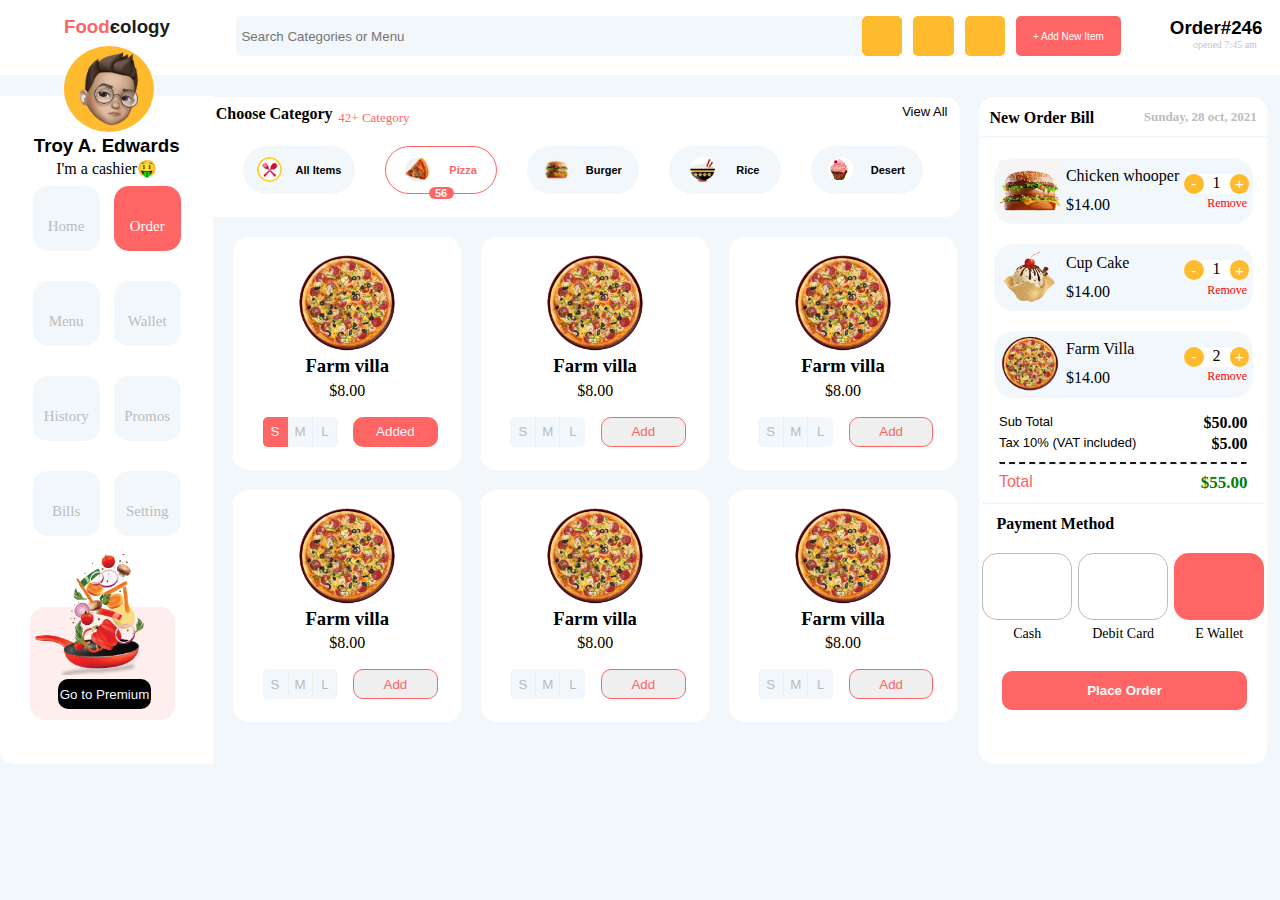
==== index.html @ 7e7d8c70 "Rename Grid Project.html to index.html" ====
<!DOCTYPE html>
<html lang="en">

<head>
    <meta charset="UTF-8">
    <meta http-equiv="X-UA-Compatible" content="IE=edge">
    <meta name="viewport" content="width=device-width, initial-scale=1.0">
    <link rel="stylesheet" href="grid-design.css">
    <link rel="stylesheet" href="https://cdnjs.cloudflare.com/ajax/libs/font-awesome/6.1.2/css/all.min.css" integrity="sha512-1sCRPdkRXhBV2PBLUdRb4tMg1w2YPf37qatUFeS7zlBy7jJI8Lf4VHwWfZZfpXtYSLy85pkm9GaYVYMfw5BC1A==" crossorigin="anonymous" referrerpolicy="no-referrer"
    />
    <title>Document</title>
</head>

<body>
    <main>
        <!----------------------------------------------------HEADER-------------------------------------------------------------------------->
        <div class="header">

            <div class="wrap">
                <h3 class="name">
                    <span style="color: rgba(255,101,101,255);">Food</span><span style="color:rgba(28,28,28,255) ;">єology</span></h3>
                <div class="search">

                    <input type="text" class="searchTerm" placeholder="Search Categories or Menu">
                    <button type="submit" class="searchButton"><i class="fa fa-search"></i>
                     <button type="submit" class="qrbutton"><i class="fa fa-qrcode"></i></button>
                    <button type="submit" class="bellbutton"><i class="fa fa-bell"></i></button>
                    </button>
                    <button type="submit" class="add-btn">+ Add New Item</button>
                    </button>
                    <div class="ordertime">
                        <h3 class="orderno">Order#246</h3>
                        <p class="opentime">opened 7:45 am</p>
                    </div>
                </div>
            </div>
        </div>
        <!---------------------------------------Header-END---------------------------------------------------------------------------------->
        <!-----------------------------------------------------Menu-------------------------------------------------------------------------->
        <div class="menu">
            <img class="img-circle-div" src="profile.jpg">
            <h3 class="cashiername">Troy A. Edwards</h3>
            <p class="cashier">I'm a cashier🤑</p>
            <div class="left-small-cards">
                <div class="smallcards">
                    <button type="submit" class="homebtn"><i class="fa fa-home"></i></button>
                    <p class="smalltxt">Home</p>
                </div>
                <div class="smallcards orderbtn">
                    <button type="submit" class="homebtn orderbtn"><i class="fa fa-shopping-bag"></i></button>
                    <p class="smalltxt orderbtn">Order</p>
                </div>
                <div class="smallcards">
                    <button type="submit" class="homebtn"><i class="fa fa-utensils"></i></button>
                    <p class="smalltxt">Menu</p>
                </div>
                <div class="smallcards">
                    <button type="submit" class="homebtn">
                    <i class="fa fa-wallet"></i></button>
                    <p class="smalltxt">Wallet</p>
                </div>
                <div class="smallcards">
                    <button type="submit" class="homebtn">
                    <i class="fa fa-history"></i></button>
                    <p class="smalltxt">History</p>
                </div>
                <div class="smallcards">
                    <button type="submit" class="homebtn">
                    <i class="fa fa-tag"></i></button>
                    <p class="smalltxt">Promos</p>
                </div>
                <div class="smallcards">
                    <button type="submit" class="homebtn">
                    <i class="fa fa-money-bill-1-wave"></i></button>
                    <p class="smalltxt">Bills</p>
                </div>
                <div class="smallcards">
                    <button type="submit" class="homebtn">
                    <i class="fa fa-gear"></i></button>
                    <p class="smalltxt">Setting</p>
                </div>
            </div>
            <div class="foodcook">
                <section class="display"></section>
                <img class="cook" src="cook2.png">
                <button class="premium">Go to Premium</button>
            </div>
        </div>
        <!--------------------------------------Menu-END---------------------------------------------------------------------------------------->
        <!-------------------------------------------------------Nav---------------------------------------------------------------------------->
        <div class="nav">
            <div class="catalog">
                <div class="categ">
                    <p class="category">Choose Category</p>
                </div>
                <div class="categ1">
                    <p class="category-plus">42+ Category</p>
                    <p class="view-all">View All</p>
                </div>
            </div>
            <div class="catalog1">
                <button class="all-items"><img  class="main-img-small" src="fork.png" alt="cutlery"> All Items</button>
                <button class="all-items pizza-border"><img  class="main-img-small" src="pizza-slice.png" alt="cutlery">Pizza<p class="pizza-number">56</p></button>
                <button class="all-items"><img  class="main-img-small" src="burger.png" alt="cutlery">Burger</button>
                <button class="all-items"><img  class="main-img-small" src="rice.png" alt="cutlery">Rice</button>
                <button class="all-items"><img  class="main-img-small" src="dessert.png" alt="cutlery">Desert</button>


            </div>
        </div>
        <!---------------------------------------Nav-END----------------------------------------------------------------------------------------->
        <!-------------------------------------------------------Center-------------------------------------------------------------------------->
        <div class="center">
            <div class="column">


                <div class="cards">
                    <img class="full-width-img" src="pizza2.png">
                    <h3 class="pizza-name">Farm villa</h3>
                    <p class="pizza-price">$8.00</p>

                    <div class="sizes">
                        <div class="pizzasizes">
                            <button class="pizza-dsizes">S</button>
                            <button class="pizza-msizes">M</button>
                            <button class="pizza-lsizes">L</button>
                        </div>
                        <button class="addedbtn">Added</button>
                    </div>
                </div>

            </div>
            <div class="column">
                <div class="cards">
                    <img class="full-width-img" src="pizza2.png">
                    <h3 class="pizza-name">Farm villa</h3>
                    <p class="pizza-price">$8.00</p>

                    <div class="sizes">
                        <div class="pizzasizes">
                            <button class="pizza-sizes">S</button>
                            <button class="pizza-msizes">M</button>
                            <button class="pizza-lsizes">L</button>
                        </div>
                        <button class="addbtn">Add</button>
                    </div>
                </div>

            </div>
            <div class="column">

                <div class="cards">
                    <img class="full-width-img" src="pizza2.png">
                    <h3 class="pizza-name">Farm villa</h3>
                    <p class="pizza-price">$8.00</p>

                    <div class="sizes">
                        <div class="pizzasizes">
                            <button class="pizza-sizes">S</button>
                            <button class="pizza-msizes">M</button>
                            <button class="pizza-lsizes">L</button>
                        </div>
                        <button class="addbtn">Add</button>
                    </div>
                </div>

            </div>
            <div class="column">

                <div class="cards">
                    <img class="full-width-img" src="pizza2.png">
                    <h3 class="pizza-name">Farm villa</h3>
                    <p class="pizza-price">$8.00</p>

                    <div class="sizes">
                        <div class="pizzasizes">
                            <button class="pizza-sizes">S</button>
                            <button class="pizza-msizes">M</button>
                            <button class="pizza-lsizes">L</button>
                        </div>
                        <button class="addbtn">Add</button>
                    </div>
                </div>

            </div>
            <div class="column">


                <div class="cards">
                    <img class="full-width-img" src="pizza2.png">
                    <h3 class="pizza-name">Farm villa</h3>
                    <p class="pizza-price">$8.00</p>

                    <div class="sizes">
                        <div class="pizzasizes">
                            <button class="pizza-sizes">S</button>
                            <button class="pizza-msizes">M</button>
                            <button class="pizza-lsizes">L</button>
                        </div>
                        <button class="addbtn">Add</button>
                    </div>
                </div>

            </div>
            <div class="column">

                <div class="cards">
                    <img class="full-width-img" src="pizza2.png">
                    <h3 class="pizza-name">Farm villa</h3>
                    <p class="pizza-price">$8.00</p>

                    <div class="sizes">
                        <div class="pizzasizes">
                            <button class="pizza-sizes">S</button>
                            <button class="pizza-msizes">M</button>
                            <button class="pizza-lsizes">L</button>
                        </div>
                        <button class="addbtn">Add</button>
                    </div>
                </div>

            </div>
        </div>
        <!--------------------------------------Center-END-------------------------------------------------------------------------------------->
        <!-------------------------------------------------------Right--------------------------------------------------------------------------->
        <div class="right">
            <div class="orderbill">New Order Bill<span class="day-time">Sunday, 28 oct, 2021</span></div>
            <hr>
            <div class="righttile">
                <img class="rightimg" src="burger.png">
                <div class="aligntxt">
                    <p class="rightimgname">Chicken whooper</p>
                    <div class="no">
                        <button class="quantity">-</button><span>1</span>
                        <button class="quantity">+</button>
                    </div>

                </div>
                <p class="price">$14.00 <span class="remove">Remove</span></p>

            </div>
            <div class="righttile">
                <img class="rightimg" src="cupcake.png">
                <div class="aligntxt">
                    <p class="rightimgname">Cup Cake</p>
                    <div class="no">
                        <button class="quantity">-</button><span>1</span>
                        <button class="quantity">+</button>
                    </div>
                </div>
                <p class="price">$14.00 <span class="remove">Remove</span></p>
            </div>
            <div class="righttile">
                <img class="rightimg" src="pizza2.png">
                <div class="aligntxt">
                    <p class="rightimgname">Farm Villa</p>
                    <div class="no">
                        <button class="quantity">-</button><span>2</span>
                        <button class="quantity">+</button>
                    </div>
                </div>
                <p class="price">$14.00 <span class="remove">Remove</span></p>
            </div>
            <div class="totaling">
                <p class="sub-total">Sub Total
                    <b class="price-bold">$50.00</b>
                </p>
                <p class="tax">Tax 10% (VAT included)
                    <b class="price-bold">$5.00</b>
                </p>
                <hr class="dash">
                <p class="total">Total
                    <b class="total-price">$55.00</b>
                </p>
                <hr>
            </div>

            <b class="payment-method">Payment Method</b>
            <div class="right-flex-cards">
                <div class="rightsmallcards">
                    <button type="submit" class="cashbtn">
                <i class="fa fa-circle-dollar-to-slot"></i></button>
                    </button>
                    <b class="cash">Cash</b>

                </div>
                <div class="rightsmallcards">
                    <button type="submit" class="cashbtn">
                <i class="fa fa-credit-card"></i></button>
                    </button>
                    <b class="debit-card">Debit Card</b>
                </div>
                <div class="rightsmallcards">
                    <button type="submit" class="cashbtn  ewallet">
                <i class="fa fa-qrcode"></i></button>
                    </button>
                    <b class="e-wallet">E Wallet</b>
                </div>




            </div>
            <button class="place-order">Place Order</button>
        </div>
        <!---------------------------------------Right-END-------------------------------------------------------------------------------------->
    </main>
</body>

</html>
---- grid-design.css ----
* {
                    margin: 0;
                    padding: 0;
                    box-sizing: border-box;
                }
                
                body {
                    background-color: #f2f7fb;
                }
                
                main {
                    display: grid;
                    grid-template-columns: repeat(12, 1fr);
                    grid-template-rows: 75px 142px 100px 200px 150px 97px;
                }
                
                .header {
                    background-color: rgb(255, 255, 255);
                    grid-column: 1/13;
                }
                
                .name {
                    font-family: 'Segoe UI', Tahoma, Geneva, Verdana, sans-serif;
                    margin-left: 5%;
                }
                
                .searchTerm {
                    width: 59%;
                    border: none;
                    border-right: none;
                    padding: 5px;
                    height: 40px;
                    margin-left: 6%;
                    margin-bottom: 4px;
                    border-radius: 5px 0 0 5px;
                    background-color: rgba(242, 247, 251, 255);
                    outline: none;
                }
                
                .searchTerm:focus {
                    color: orange;
                }
                
                .searchButton {
                    width: 42px;
                    height: 40px;
                    border: 1px solid rgba(255, 187, 46, 255);
                    text-align: center;
                    color: #fff;
                    background-color: rgba(255, 187, 46, 255);
                    border-radius: 5px 5px 5px 5px;
                    cursor: pointer;
                    font-size: 20px;
                }
                
                .wrap {
                    position: relative;
                    display: flex;
                    top: 51%;
                    left: 50%;
                    transform: translate(-50%, -50%);
                }
                
                .qrbutton {
                    height: 40px;
                    float: left;
                    font-size: 20px;
                    display: block;
                    background-color: rgba(255, 187, 46, 255);
                    border: none;
                    cursor: pointer;
                    margin-left: 1%;
                    color: white;
                    position: relative;
                    border-radius: 5px 5px 5px 5px;
                    width: 42px;
                }
                
                .add-btn {
                    height: 40px;
                    float: left;
                    font-size: 10px;
                    display: block;
                    background-color: #ff6565;
                    border: none;
                    cursor: pointer;
                    color: white;
                    margin-left: 1%;
                    position: relative;
                    border-radius: 5px 5px 5px 5px;
                    width: 110px;
                }
                
                .orderno {
                    font-family: 'Franklin Gothic Medium', 'Arial Narrow', Arial, sans-serif;
                    text-align: right;
                    margin-top: 1%;
                    margin-left: 5%;
                    margin-bottom: 0%;
                }
                
                .opentime {
                    margin-top: 0%;
                    text-align: right;
                    font-size: 10px;
                    margin-left: 5%;
                    margin-right: 1%;
                    color: #c5c5c5;
                }
                
                .search {
                    width: 88%;
                    position: relative;
                    display: flex;
                    height: 50%;
                    background-color: rgb(255 255 255);
                    border-top-left-radius: 10px;
                    border-bottom-left-radius: 10px;
                }
                
                .bellbutton {
                    height: 40px;
                    float: left;
                    font-size: 20px;
                    display: block;
                    background-color: rgba(255, 187, 46, 255);
                    border: none;
                    cursor: pointer;
                    color: white;
                    margin-left: 1%;
                    position: relative;
                    border-radius: 5px 5px 5px 5px;
                    width: 42px;
                }
                
                .ordertime {
                    display: flex;
                    flex-direction: column;
                    margin-left: 4%;
                    margin-right: 2%;
                }
                
                .menu {
                    background-color: rgb(255, 255, 255);
                    grid-row: 2/7;
                    grid-column: 1/3;
                    margin-top: 10%;
                    border-bottom-left-radius: 15px;
                }
                
                .img-circle-div {
                    width: 90px;
                    height: 86px;
                    border-radius: 50%;
                    background-image: url(profile.jpg);
                    background-repeat: no-repeat;
                    position: absolute;
                    top: 46px;
                    left: 5%;
                }
                
                .cashiername {
                    font-family: 'Franklin Gothic Medium', 'Arial Narrow', Arial, sans-serif;
                    text-align: center;
                    margin-bottom: 1%;
                    margin-top: 18%;
                }
                
                .cashier {
                    text-align: center;
                    margin-top: 0%;
                }
                
                .smallcards {
                    height: 65px;
                    width: 67px;
                    float: left;
                    cursor: pointer;
                    align-content: center;
                    margin-bottom: 30px;
                    border-radius: 15px 15px 15px 15px;
                    background-color: #f2f7fb;
                }
                
                .orderbtn {
                    background-color: #ff6565 !important;
                    color: white !important;
                }
                
                .homebtn {
                    color: #bcbcbc;
                    border: none;
                    background-color: #f2f7fb;
                    font-size: 20px;
                    display: block;
                    margin-top: 15px;
                    margin-left: auto;
                    margin-right: auto;
                }
                
                .foodcook {
                    display: flex;
                    flex-direction: column;
                }
                
                .cook {
                    height: 121px;
                    width: 56%;
                    margin-left: 15%;
                    margin-top: -166px;
                    margin-bottom: -30%;
                }
                
                .display {
                    background-color: #ffeeee;
                    border-radius: 15px;
                    height: 113px;
                    margin-top: 15%;
                    width: 68%;
                    margin-left: 14%;
                }
                
                .premium {
                    border: none;
                    margin-left: 27%;
                    background-color: black;
                    color: #f2f7fb;
                    border-radius: 10px 10px 10px 10px;
                    height: 30px;
                    margin-top: 32%;
                    cursor: pointer;
                    width: 44%;
                }
                
                .left-small-cards {
                    display: flex;
                    justify-content: space-around;
                    padding: 4% 12%;
                    flex-wrap: wrap;
                }
                
                .smalltxt {
                    color: black;
                    margin-top: 0%;
                    text-align: center;
                    display: block;
                    color: #bcbcbc;
                    font-size: 15px;
                }
                
                .nav {
                    background-color: rgb(255, 255, 255);
                    grid-column: 3/10;
                    margin-top: 3%;
                    border-top-right-radius: 15px;
                    border-bottom-right-radius: 15px;
                }
                
                .catalog {
                    display: inline-flex;
                    height: 28%;
                    width: 100%;
                }
                
                .catalog1 {
                    display: inline-flex;
                    width: 100%;
                    margin-top: 2%;
                    height: 40%;
                }
                
                .categ {
                    display: flex;
                }
                
                .categ1 {
                    display: flex;
                    width: 100%;
                    justify-content: space-between;
                }
                
                .category {
                    font-weight: bold;
                    margin-left: 2%;
                    width: 120px;
                    margin-top: 6%;
                }
                
                .main-shape {
                    display: flex;
                }
                
                .main-img-small {
                    height: 25px;
                    width: 25px;
                    border-radius: 50%;
                    float: left;
                    background-color: white;
                }
                
                .category-plus {
                    color: #ff6565;
                    margin-left: 5px;
                    margin-top: 13px;
                    font-size: 13px;
                }
                
                .view-all {
                    font-family: 'Gill Sans', 'Gill Sans MT', Calibri, 'Trebuchet MS', sans-serif;
                    margin-top: 1%;
                    margin-right: 2%;
                    font-size: 13px;
                }
                
                .all-items {
                    border: none;
                    background-color: #f2f7fb;
                    height: 100%;
                    float: left;
                    color: black;
                    font-weight: 550;
                    display: flex;
                    align-items: center;
                    cursor: pointer;
                    justify-content: space-evenly;
                    width: 15%;
                    border-radius: 25px;
                    margin-left: 4%;
                    font-size: 11px;
                    margin-top: 0%;
                    margin-bottom: 0%;
                }
                
                .pizza-border {
                    border: 1px solid #ff6565 !important;
                    background-color: white;
                    color: #ff6565;
                }
                
                .pizza-number {
                    background-color: #ff6565;
                    color: rgb(252, 249, 249);
                    border-radius: 15px;
                    width: 25px;
                    position: absolute;
                    margin-top: 47px;
                }
                
                .center {
                    background-color: #f2f7fb;
                    grid-column: 3/10;
                    grid-row: 3/7;
                }
                
                .sizes {
                    display: flex;
                    margin-bottom: 15px;
                }
                
                .column {
                    float: left;
                    width: 33.2%;
                    padding: 20px 0px 0px 20px;
                }
                
                .cards {
                    display: flex;
                    padding: 8px;
                    flex-direction: column;
                    background-color: rgba(255, 255, 255, 255);
                    border-radius: 15px;
                }
                
                .full-width-img {
                    width: 50%;
                    text-align: center;
                    margin-left: auto;
                    margin-top: 2%;
                    margin-right: auto;
                    display: block;
                }
                
                .pizzasizes {
                    display: flex;
                    width: auto;
                    height: 30px;
                    margin-left: 18%;
                    margin-top: 8%;
                    margin-left: 10%;
                    float: left;
                    border: none;
                    border-color: none;
                    margin-right: auto;
                    border-top-left-radius: 5px;
                    border-bottom-left-radius: 5px;
                    border-top-right-radius: 5px;
                    border-bottom-right-radius: 5px;
                }
                
                .pizza-dsizes {
                    background-color: #ff6565;
                    border: none;
                    cursor: pointer;
                    width: 25px;
                    color: #f2f7fb;
                    border-top-left-radius: 5px;
                    border-bottom-left-radius: 5px;
                }
                
                .pizza-sizes {
                    background-color: #f2f7fb;
                    border: none;
                    color: #bcbcbc;
                    width: 25px;
                    cursor: pointer;
                    border-top-left-radius: 5px;
                    border-bottom-left-radius: 5px;
                }
                
                .pizza-msizes {
                    border: 1px solid #efefef;
                    border-top: none;
                    border-bottom: none;
                    width: 25px;
                    color: #bcbcbc;
                    cursor: pointer;
                    background-color: #f2f7fb;
                }
                
                .pizza-lsizes {
                    border: none;
                    width: 25px;
                    background-color: #f2f7fb;
                    cursor: pointer;
                    color: #bcbcbc;
                    border-top-right-radius: 5px;
                    border-bottom-right-radius: 5px;
                }
                
                .pizza-name {
                    text-align: center;
                    height: 18px;
                    margin-top: 0%;
                }
                
                .pizza-price {
                    text-align: center;
                    margin-top: 4%;
                }
                
                .smalltxt {
                    color: black;
                    margin-top: 0%;
                    text-align: center;
                    display: block;
                    color: #bcbcbc;
                    font-size: 15px;
                }
                
                .addedbtn {
                    float: left;
                    display: block;
                    width: 40%;
                    background-color: #ff6565;
                    color: #f2f7fb;
                    cursor: pointer;
                    border: none;
                    margin-top: 8%;
                    height: 30px;
                    border-radius: 10px 10px 10px 10px;
                    margin-right: auto;
                }
                
                .addbtn {
                    float: left;
                    margin-top: 8%;
                    display: block;
                    width: 40%;
                    color: #ff6565;
                    cursor: pointer;
                    height: 30px;
                    border: 1px solid #ff6565;
                    border-radius: 10px 10px 10px 10px;
                    margin-right: auto;
                }
                
                .right {
                    background-color: rgb(255, 255, 255);
                    grid-column: 10/13;
                    display: flex;
                    flex-direction: column;
                    grid-row: 2/7;
                    margin-top: 7%;
                    margin-left: 6%;
                    margin-right: 4%;
                    border-top-right-radius: 15px;
                    border-bottom-right-radius: 15px;
                    border-bottom-left-radius: 15px;
                    border-top-left-radius: 15px;
                }
                
                .day-time {
                    color: #bcbcbc;
                    font-size: 13px;
                    margin-left: 10%;
                }
                
                .orderbill {
                    margin-top: 4%;
                    display: flex;
                    font-weight: bold;
                    justify-content: space-around;
                }
                
                hr {
                    border: 1px solid #f2f7fb;
                    width: 100%;
                    margin-top: 3%;
                }
                
                .righttile {
                    height: 10%;
                    width: 90%;
                    margin-top: 20px;
                    margin-left: 5%;
                    border: none;
                    background-color: #f2f7fb;
                    border-radius: 20px;
                }
                
                .rightimg {
                    width: 62px;
                    margin-top: 1%;
                    margin-left: 2%;
                    margin-right: 2%;
                    height: 60px;
                    float: left;
                    display: block;
                }
                
                .rightimgname {
                    float: left;
                    margin-bottom: 0%;
                    display: flex;
                    margin-top: 5%;
                }
                
                .aligntxt {
                    display: flex;
                    justify-content: space-between;
                    margin-bottom: 0%;
                }
                
                .no {
                    background-color: white;
                    border-radius: 15px;
                    margin-top: 16px;
                    height: 20px;
                    width: 65px;
                    display: flex;
                    margin-right: 2%;
                    justify-content: inherit;
                }
                
                .quantity {
                    border: none;
                    color: white;
                    display: block;
                    float: left;
                    font-size: 15px;
                    width: 30%;
                    cursor: pointer;
                    border-radius: 15px;
                    background-color: #ffbb2e;
                }
                
                .price {
                    margin-top: 1%;
                    display: flex;
                    justify-content: space-between;
                }
                
                .remove {
                    color: red;
                    font-size: 12px;
                    margin-right: 3%;
                }
                
                .totaling {
                    padding: 0% 1%;
                }
                
                .sub-total {
                    display: flex;
                    justify-content: space-between;
                    margin-left: 6%;
                    margin-right: 6%;
                    margin-top: 6%;
                    font-size: 13px;
                    font-family: sans-serif;
                }
                
                .tax {
                    display: flex;
                    justify-content: space-between;
                    margin-left: 6%;
                    margin-top: 1%;
                    margin-right: 6%;
                    font-family: sans-serif;
                    font-size: 13px;
                }
                
                .price-bold {
                    font-size: 16px;
                    font-family: auto;
                }
                
                .dash {
                    border-top: 2px dashed #1a1919;
                    height: 1px;
                    margin-left: 6%;
                    width: 88%;
                }
                
                .total {
                    display: flex;
                    justify-content: space-between;
                    margin-left: 6%;
                    margin-right: 6%;
                    margin-top: 3%;
                    color: #ff6565;
                    font-size: 16px;
                    font-family: sans-serif;
                    margin-bottom: 0%;
                }
                
                .total-price {
                    font-size: 17px;
                    font-family: auto;
                    color: green;
                }
                
                .payment-method {
                    margin-left: 6%;
                    margin-top: 2%;
                    float: left;
                    padding: 2% 0%;
                }
                
                .right-flex-cards {
                    display: flex;
                    flex-wrap: wrap;
                    justify-content: space-around;
                    width: 100%;
                }
                
                .rightsmallcards {
                    height: 95px;
                    cursor: pointer;
                    display: flex;
                    flex-direction: column;
                    margin-top: 5%;
                    border-radius: 15px 15px 15px 15px;
                }
                
                .cashbtn {
                    color: #bcbcbc;
                    border: 1px solid #bcbcbc;
                    background-color: #ffffff;
                    font-size: 26px;
                    display: block;
                    width: 90px;
                    cursor: pointer;
                    height: 92%;
                    border-radius: 15px;
                }
                
                .ewallet {
                    color: #fff !important;
                    border: none !important;
                    background-color: #ff6565 !important;
                }
                
                .place-order {
                    background-color: #ff6565;
                    border: none;
                    border-radius: 10px;
                    padding: 12px;
                    color: white;
                    font-weight: bold;
                    cursor: pointer;
                    width: 85%;
                    margin-left: 8%;
                    margin-top: 8%;
                }
                
                .cash {
                    text-align: center;
                    padding: 6px 0px;
                    font-size: 14px;
                    width: 100%;
                    font-weight: lighter;
                }
                
                .debit-card {
                    text-align: center;
                    font-size: 14px;
                    width: 100%;
                    padding: 6px 0px;
                    font-weight: lighter;
                }
                
                .e-wallet {
                    text-align: center;
                    font-size: 14px;
                    font-weight: lighter;
                    width: 100%;
                    padding: 6px 0px;
                }
                
                @media screen and (max-width: 376px) {
                    .searchTerm {
                        display: none;
                    }
                    .name {
                        margin-left: 1%;
                        margin-right: 1%;
                        margin-top: 1%;
                    }
                    .ordertime {
                        display: none;
                    }
                    .img-circle-div {
                        width: 65px;
                        height: 65px;
                        top: 46px;
                        left: 4%;
                    }
                    .menu {
                        background-color: rgb(255, 255, 255);
                        grid-row: 2/5;
                        grid-column: 1/13;
                        margin-top: 4%;
                        border-bottom-left-radius: 15px;
                    }
                    .left-small-cards {
                        flex-flow: row;
                        justify-content: space-between;
                        padding: 2% 0%;
                        margin-left: 0% !important;
                        overflow: scroll;
                    }
                    .left-small-cards::-webkit-scrollbar {
                        display: none;
                    }
                    .catalog1::-webkit-scrollbar {
                        display: none;
                    }
                    .cashiername {
                        margin-top: 2%;
                        font-size: 14px;
                    }
                    .cashier {
                        font-size: 12px;
                    }
                    .smallcards {
                        margin-bottom: 10px;
                        margin-left: 17px;
                        padding: 0px 16px 14px 16px;
                    }
                    .display {
                        display: none;
                    }
                    .cook {
                        display: none;
                    }
                    .premium {
                        display: none;
                    }
                    main {
                        display: grid;
                        grid-template-columns: repeat(12, 1fr);
                        grid-template-rows: 75px 48px 82px 24px 110px 270px 640px;
                    }
                    .searchButton {
                        width: 15%;
                        margin-left: 2%;
                    }
                    .add-btn {
                        width: 40%;
                        margin-left: 6%;
                    }
                    .qrbutton {
                        width: 15%;
                    }
                    .bellbutton {
                        width: 15%;
                    }
                    .nav {
                        grid-column: 1/13;
                    }
                    .catalog {
                        display: flex;
                        justify-content: space-between;
                        height: 29%;
                    }
                    .view-all {
                        margin-left: 0%;
                        margin-top: 2%;
                        padding: 0px 5px 0px 0px;
                    }
                    .category-plus {
                        margin-left: 0%;
                        margin-top: 8px;
                    }
                    .category {
                        margin-left: 1%;
                    }
                    .catalog1 {
                        margin-top: 3%;
                        overflow: scroll;
                        height: 55%;
                    }
                    .all-items {
                        border: none;
                        background-color: #f2f7fb;
                        height: 85%;
                        padding: 4% 11% 4% 12%;
                        float: left;
                        color: black;
                        font-weight: 550;
                        display: flex;
                        align-items: center;
                        cursor: pointer;
                        justify-content: space-evenly;
                        width: 15%;
                        border-radius: 25px;
                        margin-left: 4%;
                        font-size: 11px;
                        margin-top: 0%;
                        margin-bottom: 0%;
                    }
                    .pizza-number {
                        display: none;
                    }
                    .smallcards {
                        height: 58px;
                        margin-top: 1%;
                    }
                    .smalltxt {
                        font-size: 12px;
                    }
                    .center {
                        display: flex;
                        flex-wrap: wrap;
                        background-color: #f2f7fb;
                        grid-column: 1/13;
                        overflow-x: scroll;
                        grid-row: 6/6;
                    }
                    .column {
                        padding: 20px 10px 0px 10px;
                        width: 100%;
                    }
                    .pizzasizes {
                        margin-top: 4%;
                    }
                    .addedbtn {
                        margin-top: 4%;
                    }
                    .addbtn {
                        margin-top: 4%;
                    }
                    .right {
                        background-color: rgb(255, 255, 255);
                        grid-column: 1/13;
                        display: flex;
                        flex-direction: column;
                        grid-row: 7/7;
                        margin-top: 1%;
                        margin-left: 1%;
                        height: 100%;
                        margin-right: 1%;
                        border-top-right-radius: 15px;
                        border-bottom-right-radius: 15px;
                        border-bottom-left-radius: 15px;
                        border-top-left-radius: 15px;
                    }
                    .rightimg {
                        border-radius: 15px;
                    }
                    .place-order {
                        margin-bottom: 1%;
                        margin-top: 2%;
                    }
                    .view-all {
                        margin-right: 2%;
                    }
                }
                
                @media only screen and (max-width:580px)and (min-width:377px) {
                    .ordertime {
                        display: none;
                    }
                    .nav {
                        grid-column: 1/13;
                        margin-right: 1%;
                        margin-left: 1%;
                    }
                    .view-all {
                        margin-right: 2%;
                    }
                    .name {
                        margin-left: 3%;
                    }
                    .menu {
                        grid-column: 1/13;
                        grid-row: 2/3;
                        margin-top: 3%;
                    }
                    .cashiername {
                        margin-top: 10px;
                    }
                    .search {
                        margin-left: 1%;
                        margin-right: 1%;
                    }
                    .img-circle-div {
                        width: 70px;
                        height: 65px;
                        top: 46px;
                        left: 4%;
                    }
                    .smalltxt {
                        border-radius: 15px;
                    }
                    .all-items {
                        width: 22%;
                        margin-left: 10px;
                        padding: 0px 30px 0px 30px;
                        flex-direction: column;
                    }
                    .pizza-number {
                        display: none;
                    }
                    .column {
                        width: 50%;
                        padding: 20px 10px 0px 10px;
                    }
                    .left-small-cards {
                        padding: 3% 2%;
                        justify-content: space-between;
                        overflow-x: scroll;
                        flex-wrap: nowrap;
                    }
                    .smallcards {
                        margin-bottom: 10px;
                        margin-left: 10px;
                        height: 60px;
                        padding: 0px 14px 8px 14px;
                    }
                    main {
                        grid-template-rows: 75px 160px 112px 20px 150px 97px;
                    }
                    .catalog1 {
                        overflow: scroll;
                        height: 50px;
                        justify-content: space-between;
                    }
                    .searchTerm {
                        margin-left: 4%;
                    }
                    .center {
                        grid-column: 1/13;
                        grid-row: 4/7;
                        overflow: scroll;
                    }
                    .right {
                        grid-column: 1/13;
                        grid-row: 7/8;
                        margin-left: 2%;
                        margin-right: 2%;
                        margin-top: 5%;
                    }
                    .left-small-cards::-webkit-scrollbar {
                        display: none;
                    }
                    .catalog1::-webkit-scrollbar {
                        display: none;
                    }
                    .cook {
                        display: none;
                    }
                    .premium {
                        display: none;
                    }
                    .display {
                        display: none;
                    }
                    .place-order {
                        margin-top: 2%;
                        margin-bottom: 2%;
                    }
                }
                
                @media only screen and (max-width: 767px)and (min-width:581px) {
                    .img-circle-div {
                        width: 66px;
                        height: 66px;
                        top: 46px;
                        left: 7%;
                    }
                    .cashiername {
                        margin-top: 20%;
                        font-size: 15px;
                        margin-bottom: 0%;
                    }
                    .cashier {
                        font-size: 13px;
                    }
                    .name {
                        margin-left: 2%;
                    }
                    .column {
                        width: 90.9%;
                    }
                    .ordertime {
                        margin-left: 2%;
                        margin-right: 1%;
                    }
                    .right {
                        grid-column: 1/13;
                        grid-row: 7/7;
                    }
                    .menu {
                        grid-column: 1/4;
                    }
                    .nav {
                        grid-column: 4/13;
                    }
                    .opentime {
                        margin-left: 0%;
                    }
                    .center {
                        grid-column: 4/9;
                        overflow-y: scroll;
                    }
                    .place-order {
                        margin-bottom: 2%;
                    }
                    .left-small-cards {
                        padding: 12% 5%;
                    }
                    .premium {
                        margin-left: 21%;
                        width: 54%;
                        font-size: 12px;
                    }
                    .right {
                        grid-column: 9/13;
                        grid-row: 3/7;
                    }
                    .cook {
                        margin-top: -166px;
                    }
                    .smalltxt {
                        border-radius: 15px;
                        font-size: 13px;
                    }
                    .smallcards {
                        height: 60px;
                        width: 58px;
                    }
                    .cashbtn {
                        width: 60px;
                        height: 46%;
                    }
                    .payment-method {
                        margin-top: 0%;
                    }
                    .place-order {
                        margin-top: 0%;
                    }
                    .center::-webkit-scrollbar {
                        display: none;
                    }
                    .orderbill,
                    .total-price,
                    .payment-method,
                    .total {
                        font-size: 14px;
                    }
                    .sub-total,
                    .tax,
                    .price-bold {
                        font-size: 12px;
                    }
                    .day-time {
                        font-size: 11px;
                        margin-top: 1%;
                    }
                    .right {
                        margin-left: 0%;
                    }
                    .rightimg {
                        width: 55px;
                        margin-top: 0%;
                        height: 55px;
                    }
                    .rightimgname {
                        font-size: 13px;
                    }
                    .price {
                        margin-top: 0%;
                        font-size: 13px;
                    }
                    .no {
                        margin-top: 8%;
                    }
                    .quantity {
                        width: 19px;
                    }
                    .remove {
                        font-size: 11px;
                    }
                    .cash,
                    .debit-card,
                    .e-wallet {
                        font-size: 13px;
                    }
                }
                
                @media only screen and (max-width: 1230px)and (min-width:767px) {
                    .ordertime {
                        margin-right: 2%;
                    }
                    .img-circle-div {
                        width: 75px;
                        height: 75px;
                        left: 5%;
                    }
                    .name {
                        margin-left: 4%;
                    }
                    .orderbill {
                        font-size: 14px;
                    }
                    .day-time {
                        font-size: 12px;
                    }
                    .smalltxt {
                        border-radius: 15px;
                    }
                    .cashiername {
                        margin-top: 45px;
                        font-size: 15px;
                    }
                    .smallcards {
                        margin-bottom: 10px;
                    }
                    .cashier {
                        font-size: 13px;
                    }
                    .center {
                        grid-column: 3/9;
                        overflow-x: scroll;
                    }
                    .premium {
                        width: 50%;
                        margin-left: 24%;
                    }
                    .nav {
                        grid-column: 3/13;
                        margin-top: 2%;
                    }
                    .menu {
                        grid-column: 1/3;
                    }
                    .right {
                        grid-column: 9/13;
                        grid-row: 3/7;
                        margin-top: 20px;
                    }
                    .column {
                        width: 50%;
                    }
                    .left-small-cards {
                        padding: 14% 8%;
                    }
                    .cashbtn {
                        width: 75px;
                        height: 60%;
                    }
                    main {
                        grid-template-rows: 75px 142px 100px 200px 180px 97px;
                    }
                    .payment-method {
                        margin-top: 0%;
                        font-size: 15px;
                    }
                    .center::-webkit-scrollbar {
                        display: none;
                    }
                    .rightimgname,
                    .price,
                    .price-bold {
                        font-size: 13px;
                    }
                    .remove {
                        font-size: 12px;
                    }
                    .no {
                        margin-top: 10px;
                    }
                    .rightimg {
                        height: 50px;
                        width: 55px;
                    }
                    .place-order {
                        margin-top: 0%;
                        margin-bottom: 2%;
                    }
                    .smallcards {
                        height: 60px;
                        width: 62px;
                        margin-bottom: 17px;
                    }
                    .display {
                        margin-top: 28%;
                    }
                    .cook {
                        margin-top: -166px;
                    }
                    .sub-total,
                    .tax,
                    .totaling,
                    .total,
                    .total-price {
                        font-size: 13px;
                    }
                }
                
                @media only screen and (max-width: 885px)and (min-width:766px) {
                    .display {
                        display: none;
                    }
                    .premium {
                        display: none;
                    }
                    .cook {
                        display: none;
                    }
                }
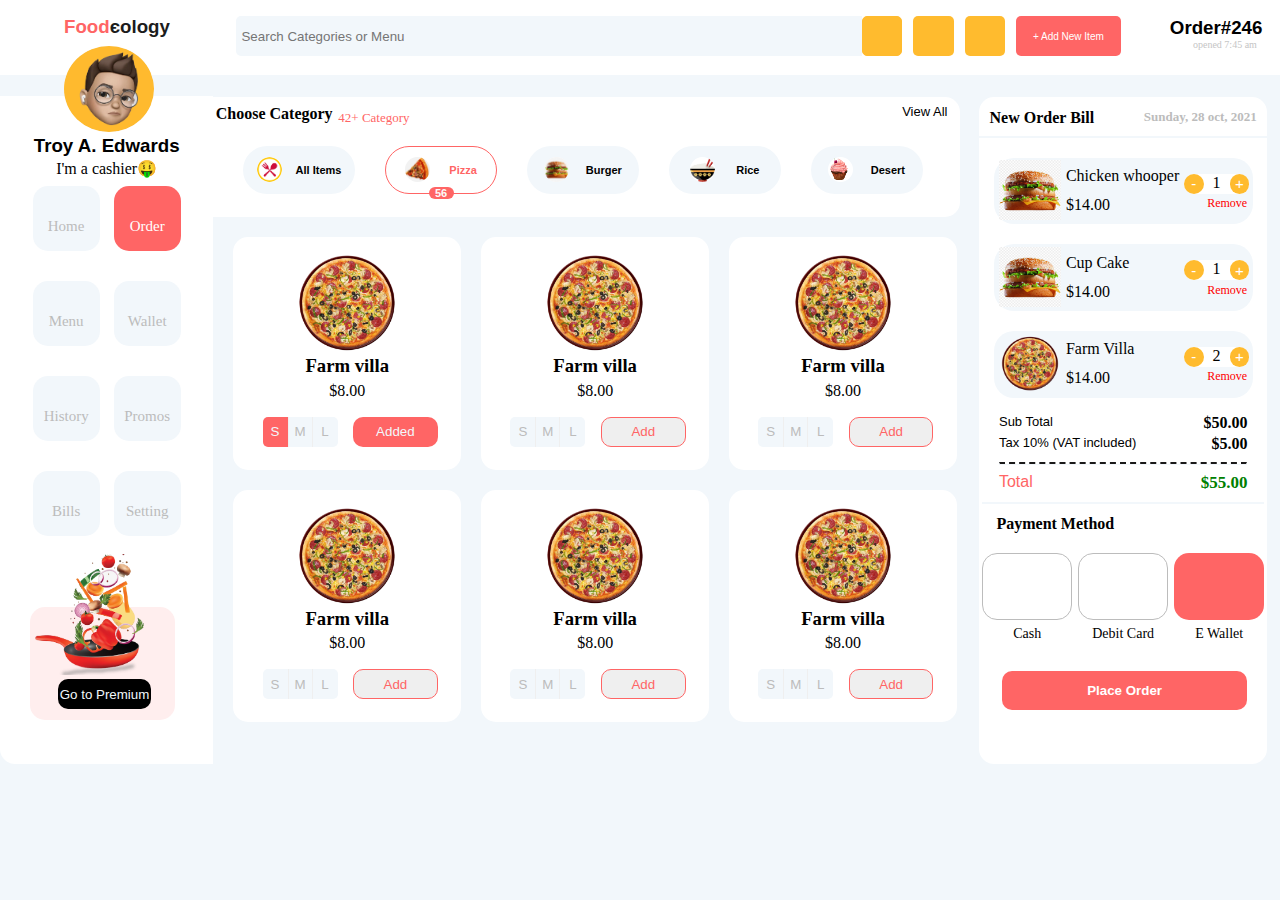
==== commit b36d942d: "pushing img" ====
--- a/index.html
+++ b/index.html
@@ -240,7 +240,7 @@
 
             </div>
             <div class="righttile">
-                <img class="rightimg" src="cupcake.png">
+                <img class="rightimg" src="burger.png">
                 <div class="aligntxt">
                     <p class="rightimgname">Cup Cake</p>
                     <div class="no">
@@ -307,4 +307,4 @@
     </main>
 </body>
 
-</html>
+</html>--- a/grid-design.css
+++ b/grid-design.css
@@ -815,6 +815,7 @@
                     }
                     .category {
                         margin-left: 1%;
+                        font-size: 13px;
                     }
                     .catalog1 {
                         margin-top: 3%;
@@ -858,6 +859,9 @@
                         overflow-x: scroll;
                         grid-row: 6/6;
                     }
+                    .cards {
+                        padding: 0px 24px;
+                    }
                     .column {
                         padding: 20px 10px 0px 10px;
                         width: 100%;
@@ -963,7 +967,7 @@
                         grid-template-rows: 75px 160px 112px 20px 150px 97px;
                     }
                     .catalog1 {
-                        overflow: scroll;
+                        overflow-x: scroll;
                         height: 50px;
                         justify-content: space-between;
                     }
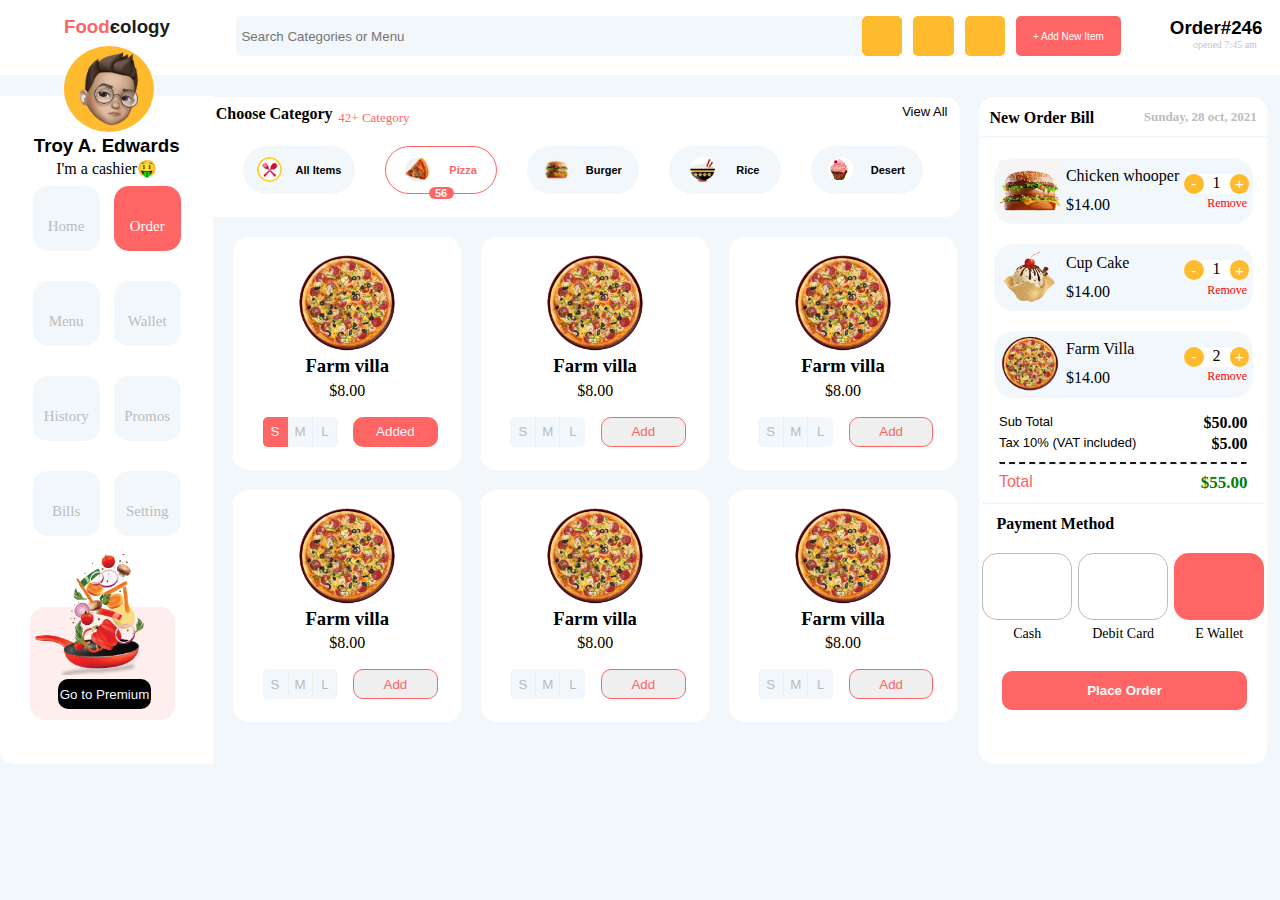
==== commit 68fec54c: "pushing img" ====
--- a/index.html
+++ b/index.html
@@ -240,7 +240,7 @@
 
             </div>
             <div class="righttile">
-                <img class="rightimg" src="burger.png">
+                <img class="rightimg" src="cupcake.png">
                 <div class="aligntxt">
                     <p class="rightimgname">Cup Cake</p>
                     <div class="no">
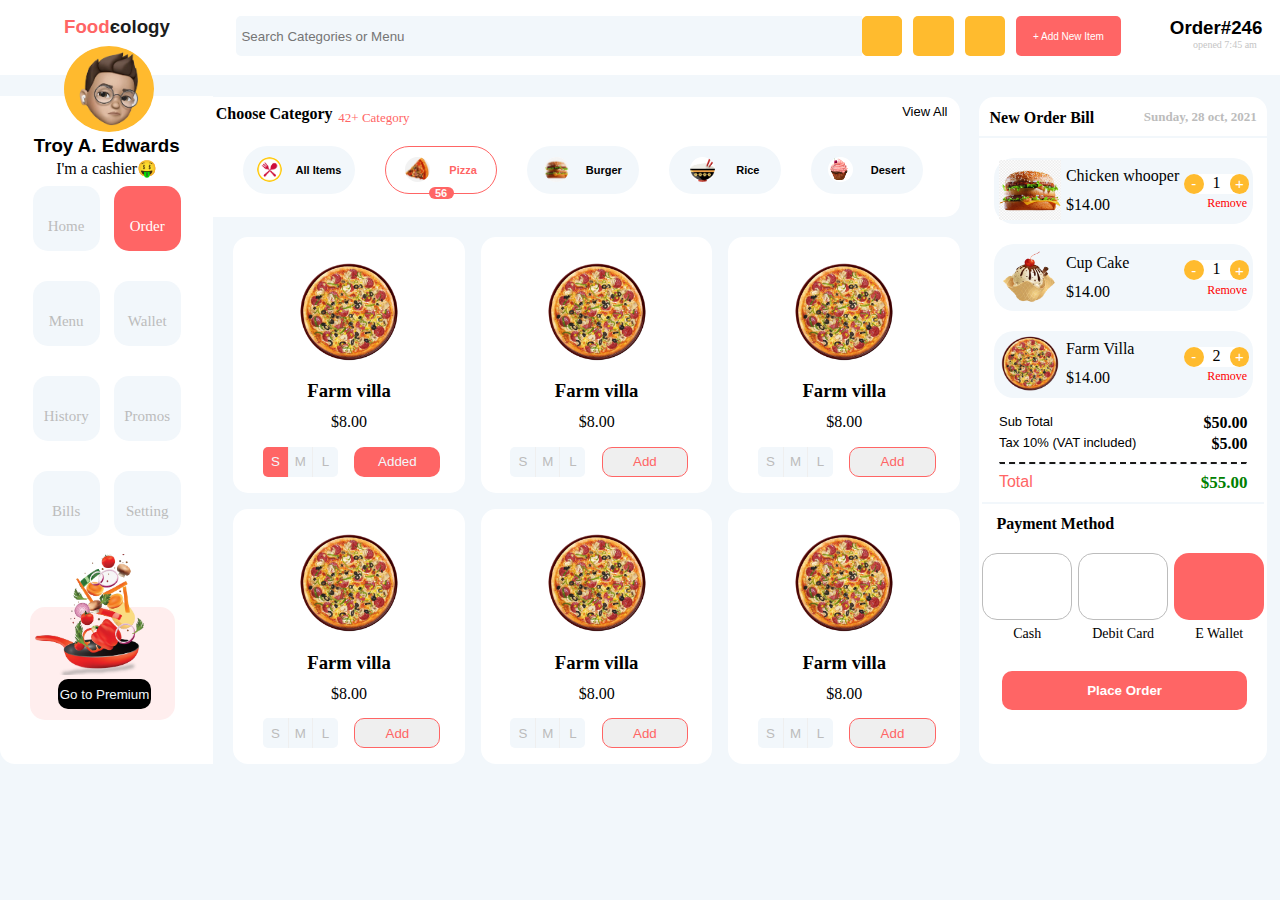
==== commit 7aa4df62: "changes card container to grid" ====
--- a/index.html
+++ b/index.html
@@ -111,115 +111,109 @@
         <!---------------------------------------Nav-END----------------------------------------------------------------------------------------->
         <!-------------------------------------------------------Center-------------------------------------------------------------------------->
         <div class="center">
-            <div class="column">
-
-
-                <div class="cards">
-                    <img class="full-width-img" src="pizza2.png">
-                    <h3 class="pizza-name">Farm villa</h3>
-                    <p class="pizza-price">$8.00</p>
-
-                    <div class="sizes">
-                        <div class="pizzasizes">
-                            <button class="pizza-dsizes">S</button>
-                            <button class="pizza-msizes">M</button>
-                            <button class="pizza-lsizes">L</button>
-                        </div>
-                        <button class="addedbtn">Added</button>
-                    </div>
-                </div>
-
-            </div>
-            <div class="column">
-                <div class="cards">
-                    <img class="full-width-img" src="pizza2.png">
-                    <h3 class="pizza-name">Farm villa</h3>
-                    <p class="pizza-price">$8.00</p>
-
-                    <div class="sizes">
-                        <div class="pizzasizes">
-                            <button class="pizza-sizes">S</button>
-                            <button class="pizza-msizes">M</button>
-                            <button class="pizza-lsizes">L</button>
-                        </div>
-                        <button class="addbtn">Add</button>
-                    </div>
-                </div>
-
-            </div>
-            <div class="column">
-
-                <div class="cards">
-                    <img class="full-width-img" src="pizza2.png">
-                    <h3 class="pizza-name">Farm villa</h3>
-                    <p class="pizza-price">$8.00</p>
-
-                    <div class="sizes">
-                        <div class="pizzasizes">
-                            <button class="pizza-sizes">S</button>
-                            <button class="pizza-msizes">M</button>
-                            <button class="pizza-lsizes">L</button>
-                        </div>
-                        <button class="addbtn">Add</button>
-                    </div>
-                </div>
-
-            </div>
-            <div class="column">
-
-                <div class="cards">
-                    <img class="full-width-img" src="pizza2.png">
-                    <h3 class="pizza-name">Farm villa</h3>
-                    <p class="pizza-price">$8.00</p>
-
-                    <div class="sizes">
-                        <div class="pizzasizes">
-                            <button class="pizza-sizes">S</button>
-                            <button class="pizza-msizes">M</button>
-                            <button class="pizza-lsizes">L</button>
-                        </div>
-                        <button class="addbtn">Add</button>
-                    </div>
-                </div>
-
-            </div>
-            <div class="column">
-
-
-                <div class="cards">
-                    <img class="full-width-img" src="pizza2.png">
-                    <h3 class="pizza-name">Farm villa</h3>
-                    <p class="pizza-price">$8.00</p>
-
-                    <div class="sizes">
-                        <div class="pizzasizes">
-                            <button class="pizza-sizes">S</button>
-                            <button class="pizza-msizes">M</button>
-                            <button class="pizza-lsizes">L</button>
-                        </div>
-                        <button class="addbtn">Add</button>
-                    </div>
-                </div>
-
-            </div>
-            <div class="column">
-
-                <div class="cards">
-                    <img class="full-width-img" src="pizza2.png">
-                    <h3 class="pizza-name">Farm villa</h3>
-                    <p class="pizza-price">$8.00</p>
-
-                    <div class="sizes">
-                        <div class="pizzasizes">
-                            <button class="pizza-sizes">S</button>
-                            <button class="pizza-msizes">M</button>
-                            <button class="pizza-lsizes">L</button>
-                        </div>
-                        <button class="addbtn">Add</button>
-                    </div>
-                </div>
-
-            </div>
+
+
+            <div class="cards">
+                <img class="full-width-img" src="pizza2.png">
+                <h3 class="pizza-name">Farm villa</h3>
+                <p class="pizza-price">$8.00</p>
+
+                <div class="sizes">
+                    <div class="pizzasizes">
+                        <button class="pizza-dsizes">S</button>
+                        <button class="pizza-msizes">M</button>
+                        <button class="pizza-lsizes">L</button>
+                    </div>
+                    <button class="addedbtn">Added</button>
+                </div>
+            </div>
+
+
+            <div class="cards">
+                <img class="full-width-img" src="pizza2.png">
+                <h3 class="pizza-name">Farm villa</h3>
+                <p class="pizza-price">$8.00</p>
+
+                <div class="sizes">
+                    <div class="pizzasizes">
+                        <button class="pizza-sizes">S</button>
+                        <button class="pizza-msizes">M</button>
+                        <button class="pizza-lsizes">L</button>
+                    </div>
+                    <button class="addbtn">Add</button>
+                </div>
+            </div>
+
+
+
+
+            <div class="cards">
+                <img class="full-width-img" src="pizza2.png">
+                <h3 class="pizza-name">Farm villa</h3>
+                <p class="pizza-price">$8.00</p>
+
+                <div class="sizes">
+                    <div class="pizzasizes">
+                        <button class="pizza-sizes">S</button>
+                        <button class="pizza-msizes">M</button>
+                        <button class="pizza-lsizes">L</button>
+                    </div>
+                    <button class="addbtn">Add</button>
+                </div>
+            </div>
+
+
+
+            <div class="cards">
+                <img class="full-width-img" src="pizza2.png">
+                <h3 class="pizza-name">Farm villa</h3>
+                <p class="pizza-price">$8.00</p>
+
+                <div class="sizes">
+                    <div class="pizzasizes">
+                        <button class="pizza-sizes">S</button>
+                        <button class="pizza-msizes">M</button>
+                        <button class="pizza-lsizes">L</button>
+                    </div>
+                    <button class="addbtn">Add</button>
+                </div>
+            </div>
+
+
+
+            <div class="cards">
+                <img class="full-width-img" src="pizza2.png">
+                <h3 class="pizza-name">Farm villa</h3>
+                <p class="pizza-price">$8.00</p>
+
+                <div class="sizes">
+                    <div class="pizzasizes">
+                        <button class="pizza-sizes">S</button>
+                        <button class="pizza-msizes">M</button>
+                        <button class="pizza-lsizes">L</button>
+                    </div>
+                    <button class="addbtn">Add</button>
+                </div>
+            </div>
+
+
+
+            <div class="cards">
+                <img class="full-width-img" src="pizza2.png">
+                <h3 class="pizza-name">Farm villa</h3>
+                <p class="pizza-price">$8.00</p>
+
+                <div class="sizes">
+                    <div class="pizzasizes">
+                        <button class="pizza-sizes">S</button>
+                        <button class="pizza-msizes">M</button>
+                        <button class="pizza-lsizes">L</button>
+                    </div>
+                    <button class="addbtn">Add</button>
+                </div>
+            </div>
+
+
         </div>
         <!--------------------------------------Center-END-------------------------------------------------------------------------------------->
         <!-------------------------------------------------------Right--------------------------------------------------------------------------->
--- a/grid-design.css
+++ b/grid-design.css
@@ -1,1257 +1,1311 @@
-                * {
-                    margin: 0;
-                    padding: 0;
-                    box-sizing: border-box;
-                }
-                
-                body {
-                    background-color: #f2f7fb;
-                }
-                
-                main {
-                    display: grid;
-                    grid-template-columns: repeat(12, 1fr);
-                    grid-template-rows: 75px 142px 100px 200px 150px 97px;
-                }
-                
-                .header {
-                    background-color: rgb(255, 255, 255);
-                    grid-column: 1/13;
-                }
-                
-                .name {
-                    font-family: 'Segoe UI', Tahoma, Geneva, Verdana, sans-serif;
-                    margin-left: 5%;
-                }
-                
-                .searchTerm {
-                    width: 59%;
-                    border: none;
-                    border-right: none;
-                    padding: 5px;
-                    height: 40px;
-                    margin-left: 6%;
-                    margin-bottom: 4px;
-                    border-radius: 5px 0 0 5px;
-                    background-color: rgba(242, 247, 251, 255);
-                    outline: none;
-                }
-                
-                .searchTerm:focus {
-                    color: orange;
-                }
-                
-                .searchButton {
-                    width: 42px;
-                    height: 40px;
-                    border: 1px solid rgba(255, 187, 46, 255);
-                    text-align: center;
-                    color: #fff;
-                    background-color: rgba(255, 187, 46, 255);
-                    border-radius: 5px 5px 5px 5px;
-                    cursor: pointer;
-                    font-size: 20px;
-                }
-                
-                .wrap {
-                    position: relative;
-                    display: flex;
-                    top: 51%;
-                    left: 50%;
-                    transform: translate(-50%, -50%);
-                }
-                
-                .qrbutton {
-                    height: 40px;
-                    float: left;
-                    font-size: 20px;
-                    display: block;
-                    background-color: rgba(255, 187, 46, 255);
-                    border: none;
-                    cursor: pointer;
-                    margin-left: 1%;
-                    color: white;
-                    position: relative;
-                    border-radius: 5px 5px 5px 5px;
-                    width: 42px;
-                }
-                
-                .add-btn {
-                    height: 40px;
-                    float: left;
-                    font-size: 10px;
-                    display: block;
-                    background-color: #ff6565;
-                    border: none;
-                    cursor: pointer;
-                    color: white;
-                    margin-left: 1%;
-                    position: relative;
-                    border-radius: 5px 5px 5px 5px;
-                    width: 110px;
-                }
-                
-                .orderno {
-                    font-family: 'Franklin Gothic Medium', 'Arial Narrow', Arial, sans-serif;
-                    text-align: right;
-                    margin-top: 1%;
-                    margin-left: 5%;
-                    margin-bottom: 0%;
-                }
-                
-                .opentime {
-                    margin-top: 0%;
-                    text-align: right;
-                    font-size: 10px;
-                    margin-left: 5%;
-                    margin-right: 1%;
-                    color: #c5c5c5;
-                }
-                
-                .search {
-                    width: 88%;
-                    position: relative;
-                    display: flex;
-                    height: 50%;
-                    background-color: rgb(255 255 255);
-                    border-top-left-radius: 10px;
-                    border-bottom-left-radius: 10px;
-                }
-                
-                .bellbutton {
-                    height: 40px;
-                    float: left;
-                    font-size: 20px;
-                    display: block;
-                    background-color: rgba(255, 187, 46, 255);
-                    border: none;
-                    cursor: pointer;
-                    color: white;
-                    margin-left: 1%;
-                    position: relative;
-                    border-radius: 5px 5px 5px 5px;
-                    width: 42px;
-                }
-                
-                .ordertime {
-                    display: flex;
-                    flex-direction: column;
-                    margin-left: 4%;
-                    margin-right: 2%;
-                }
-                
-                .menu {
-                    background-color: rgb(255, 255, 255);
-                    grid-row: 2/7;
-                    grid-column: 1/3;
-                    margin-top: 10%;
-                    border-bottom-left-radius: 15px;
-                }
-                
-                .img-circle-div {
-                    width: 90px;
-                    height: 86px;
-                    border-radius: 50%;
-                    background-image: url(profile.jpg);
-                    background-repeat: no-repeat;
-                    position: absolute;
-                    top: 46px;
-                    left: 5%;
-                }
-                
-                .cashiername {
-                    font-family: 'Franklin Gothic Medium', 'Arial Narrow', Arial, sans-serif;
-                    text-align: center;
-                    margin-bottom: 1%;
-                    margin-top: 18%;
-                }
-                
-                .cashier {
-                    text-align: center;
-                    margin-top: 0%;
-                }
-                
-                .smallcards {
-                    height: 65px;
-                    width: 67px;
-                    float: left;
-                    cursor: pointer;
-                    align-content: center;
-                    margin-bottom: 30px;
-                    border-radius: 15px 15px 15px 15px;
-                    background-color: #f2f7fb;
-                }
-                
-                .orderbtn {
-                    background-color: #ff6565 !important;
-                    color: white !important;
-                }
-                
-                .homebtn {
-                    color: #bcbcbc;
-                    border: none;
-                    background-color: #f2f7fb;
-                    font-size: 20px;
-                    display: block;
-                    margin-top: 15px;
-                    margin-left: auto;
-                    margin-right: auto;
-                }
-                
-                .foodcook {
-                    display: flex;
-                    flex-direction: column;
-                }
-                
-                .cook {
-                    height: 121px;
-                    width: 56%;
-                    margin-left: 15%;
-                    margin-top: -166px;
-                    margin-bottom: -30%;
-                }
-                
-                .display {
-                    background-color: #ffeeee;
-                    border-radius: 15px;
-                    height: 113px;
-                    margin-top: 15%;
-                    width: 68%;
-                    margin-left: 14%;
-                }
-                
-                .premium {
-                    border: none;
-                    margin-left: 27%;
-                    background-color: black;
-                    color: #f2f7fb;
-                    border-radius: 10px 10px 10px 10px;
-                    height: 30px;
-                    margin-top: 32%;
-                    cursor: pointer;
-                    width: 44%;
-                }
-                
-                .left-small-cards {
-                    display: flex;
-                    justify-content: space-around;
-                    padding: 4% 12%;
-                    flex-wrap: wrap;
-                }
-                
-                .smalltxt {
-                    color: black;
-                    margin-top: 0%;
-                    text-align: center;
-                    display: block;
-                    color: #bcbcbc;
-                    font-size: 15px;
-                }
-                
-                .nav {
-                    background-color: rgb(255, 255, 255);
-                    grid-column: 3/10;
-                    margin-top: 3%;
-                    border-top-right-radius: 15px;
-                    border-bottom-right-radius: 15px;
-                }
-                
-                .catalog {
-                    display: inline-flex;
-                    height: 28%;
-                    width: 100%;
-                }
-                
-                .catalog1 {
-                    display: inline-flex;
-                    width: 100%;
-                    margin-top: 2%;
-                    height: 40%;
-                }
-                
-                .categ {
-                    display: flex;
-                }
-                
-                .categ1 {
-                    display: flex;
-                    width: 100%;
-                    justify-content: space-between;
-                }
-                
-                .category {
-                    font-weight: bold;
-                    margin-left: 2%;
-                    width: 120px;
-                    margin-top: 6%;
-                }
-                
-                .main-shape {
-                    display: flex;
-                }
-                
-                .main-img-small {
-                    height: 25px;
-                    width: 25px;
-                    border-radius: 50%;
-                    float: left;
-                    background-color: white;
-                }
-                
-                .category-plus {
-                    color: #ff6565;
-                    margin-left: 5px;
-                    margin-top: 13px;
-                    font-size: 13px;
-                }
-                
-                .view-all {
-                    font-family: 'Gill Sans', 'Gill Sans MT', Calibri, 'Trebuchet MS', sans-serif;
-                    margin-top: 1%;
-                    margin-right: 2%;
-                    font-size: 13px;
-                }
-                
-                .all-items {
-                    border: none;
-                    background-color: #f2f7fb;
-                    height: 100%;
-                    float: left;
-                    color: black;
-                    font-weight: 550;
-                    display: flex;
-                    align-items: center;
-                    cursor: pointer;
-                    justify-content: space-evenly;
-                    width: 15%;
-                    border-radius: 25px;
-                    margin-left: 4%;
-                    font-size: 11px;
-                    margin-top: 0%;
-                    margin-bottom: 0%;
-                }
-                
-                .pizza-border {
-                    border: 1px solid #ff6565 !important;
-                    background-color: white;
-                    color: #ff6565;
-                }
-                
-                .pizza-number {
-                    background-color: #ff6565;
-                    color: rgb(252, 249, 249);
-                    border-radius: 15px;
-                    width: 25px;
-                    position: absolute;
-                    margin-top: 47px;
-                }
-                
-                .center {
-                    background-color: #f2f7fb;
-                    grid-column: 3/10;
-                    grid-row: 3/7;
-                }
-                
-                .sizes {
-                    display: flex;
-                    margin-bottom: 15px;
-                }
-                
-                .column {
-                    float: left;
-                    width: 33.2%;
-                    padding: 20px 0px 0px 20px;
-                }
-                
-                .cards {
-                    display: flex;
-                    padding: 8px;
-                    flex-direction: column;
-                    background-color: rgba(255, 255, 255, 255);
-                    border-radius: 15px;
-                }
-                
-                .full-width-img {
-                    width: 50%;
-                    text-align: center;
-                    margin-left: auto;
-                    margin-top: 2%;
-                    margin-right: auto;
-                    display: block;
-                }
-                
-                .pizzasizes {
-                    display: flex;
-                    width: auto;
-                    height: 30px;
-                    margin-left: 18%;
-                    margin-top: 8%;
-                    margin-left: 10%;
-                    float: left;
-                    border: none;
-                    border-color: none;
-                    margin-right: auto;
-                    border-top-left-radius: 5px;
-                    border-bottom-left-radius: 5px;
-                    border-top-right-radius: 5px;
-                    border-bottom-right-radius: 5px;
-                }
-                
-                .pizza-dsizes {
-                    background-color: #ff6565;
-                    border: none;
-                    cursor: pointer;
-                    width: 25px;
-                    color: #f2f7fb;
-                    border-top-left-radius: 5px;
-                    border-bottom-left-radius: 5px;
-                }
-                
-                .pizza-sizes {
-                    background-color: #f2f7fb;
-                    border: none;
-                    color: #bcbcbc;
-                    width: 25px;
-                    cursor: pointer;
-                    border-top-left-radius: 5px;
-                    border-bottom-left-radius: 5px;
-                }
-                
-                .pizza-msizes {
-                    border: 1px solid #efefef;
-                    border-top: none;
-                    border-bottom: none;
-                    width: 25px;
-                    color: #bcbcbc;
-                    cursor: pointer;
-                    background-color: #f2f7fb;
-                }
-                
-                .pizza-lsizes {
-                    border: none;
-                    width: 25px;
-                    background-color: #f2f7fb;
-                    cursor: pointer;
-                    color: #bcbcbc;
-                    border-top-right-radius: 5px;
-                    border-bottom-right-radius: 5px;
-                }
-                
-                .pizza-name {
-                    text-align: center;
-                    height: 18px;
-                    margin-top: 0%;
-                }
-                
-                .pizza-price {
-                    text-align: center;
-                    margin-top: 4%;
-                }
-                
-                .smalltxt {
-                    color: black;
-                    margin-top: 0%;
-                    text-align: center;
-                    display: block;
-                    color: #bcbcbc;
-                    font-size: 15px;
-                }
-                
-                .addedbtn {
-                    float: left;
-                    display: block;
-                    width: 40%;
-                    background-color: #ff6565;
-                    color: #f2f7fb;
-                    cursor: pointer;
-                    border: none;
-                    margin-top: 8%;
-                    height: 30px;
-                    border-radius: 10px 10px 10px 10px;
-                    margin-right: auto;
-                }
-                
-                .addbtn {
-                    float: left;
-                    margin-top: 8%;
-                    display: block;
-                    width: 40%;
-                    color: #ff6565;
-                    cursor: pointer;
-                    height: 30px;
-                    border: 1px solid #ff6565;
-                    border-radius: 10px 10px 10px 10px;
-                    margin-right: auto;
-                }
-                
-                .right {
-                    background-color: rgb(255, 255, 255);
-                    grid-column: 10/13;
-                    display: flex;
-                    flex-direction: column;
-                    grid-row: 2/7;
-                    margin-top: 7%;
-                    margin-left: 6%;
-                    margin-right: 4%;
-                    border-top-right-radius: 15px;
-                    border-bottom-right-radius: 15px;
-                    border-bottom-left-radius: 15px;
-                    border-top-left-radius: 15px;
-                }
-                
-                .day-time {
-                    color: #bcbcbc;
-                    font-size: 13px;
-                    margin-left: 10%;
-                }
-                
-                .orderbill {
-                    margin-top: 4%;
-                    display: flex;
-                    font-weight: bold;
-                    justify-content: space-around;
-                }
-                
-                hr {
-                    border: 1px solid #f2f7fb;
-                    width: 100%;
-                    margin-top: 3%;
-                }
-                
-                .righttile {
-                    height: 10%;
-                    width: 90%;
-                    margin-top: 20px;
-                    margin-left: 5%;
-                    border: none;
-                    background-color: #f2f7fb;
-                    border-radius: 20px;
-                }
-                
-                .rightimg {
-                    width: 62px;
-                    margin-top: 1%;
-                    margin-left: 2%;
-                    margin-right: 2%;
-                    height: 60px;
-                    float: left;
-                    display: block;
-                }
-                
-                .rightimgname {
-                    float: left;
-                    margin-bottom: 0%;
-                    display: flex;
-                    margin-top: 5%;
-                }
-                
-                .aligntxt {
-                    display: flex;
-                    justify-content: space-between;
-                    margin-bottom: 0%;
-                }
-                
-                .no {
-                    background-color: white;
-                    border-radius: 15px;
-                    margin-top: 16px;
-                    height: 20px;
-                    width: 65px;
-                    display: flex;
-                    margin-right: 2%;
-                    justify-content: inherit;
-                }
-                
-                .quantity {
-                    border: none;
-                    color: white;
-                    display: block;
-                    float: left;
-                    font-size: 15px;
-                    width: 30%;
-                    cursor: pointer;
-                    border-radius: 15px;
-                    background-color: #ffbb2e;
-                }
-                
-                .price {
-                    margin-top: 1%;
-                    display: flex;
-                    justify-content: space-between;
-                }
-                
-                .remove {
-                    color: red;
-                    font-size: 12px;
-                    margin-right: 3%;
-                }
-                
-                .totaling {
-                    padding: 0% 1%;
-                }
-                
-                .sub-total {
-                    display: flex;
-                    justify-content: space-between;
-                    margin-left: 6%;
-                    margin-right: 6%;
-                    margin-top: 6%;
-                    font-size: 13px;
-                    font-family: sans-serif;
-                }
-                
-                .tax {
-                    display: flex;
-                    justify-content: space-between;
-                    margin-left: 6%;
-                    margin-top: 1%;
-                    margin-right: 6%;
-                    font-family: sans-serif;
-                    font-size: 13px;
-                }
-                
-                .price-bold {
-                    font-size: 16px;
-                    font-family: auto;
-                }
-                
-                .dash {
-                    border-top: 2px dashed #1a1919;
-                    height: 1px;
-                    margin-left: 6%;
-                    width: 88%;
-                }
-                
-                .total {
-                    display: flex;
-                    justify-content: space-between;
-                    margin-left: 6%;
-                    margin-right: 6%;
-                    margin-top: 3%;
-                    color: #ff6565;
-                    font-size: 16px;
-                    font-family: sans-serif;
-                    margin-bottom: 0%;
-                }
-                
-                .total-price {
-                    font-size: 17px;
-                    font-family: auto;
-                    color: green;
-                }
-                
-                .payment-method {
-                    margin-left: 6%;
-                    margin-top: 2%;
-                    float: left;
-                    padding: 2% 0%;
-                }
-                
-                .right-flex-cards {
-                    display: flex;
-                    flex-wrap: wrap;
-                    justify-content: space-around;
-                    width: 100%;
-                }
-                
-                .rightsmallcards {
-                    height: 95px;
-                    cursor: pointer;
-                    display: flex;
-                    flex-direction: column;
-                    margin-top: 5%;
-                    border-radius: 15px 15px 15px 15px;
-                }
-                
-                .cashbtn {
-                    color: #bcbcbc;
-                    border: 1px solid #bcbcbc;
-                    background-color: #ffffff;
-                    font-size: 26px;
-                    display: block;
-                    width: 90px;
-                    cursor: pointer;
-                    height: 92%;
-                    border-radius: 15px;
-                }
-                
-                .ewallet {
-                    color: #fff !important;
-                    border: none !important;
-                    background-color: #ff6565 !important;
-                }
-                
-                .place-order {
-                    background-color: #ff6565;
-                    border: none;
-                    border-radius: 10px;
-                    padding: 12px;
-                    color: white;
-                    font-weight: bold;
-                    cursor: pointer;
-                    width: 85%;
-                    margin-left: 8%;
-                    margin-top: 8%;
-                }
-                
-                .cash {
-                    text-align: center;
-                    padding: 6px 0px;
-                    font-size: 14px;
-                    width: 100%;
-                    font-weight: lighter;
-                }
-                
-                .debit-card {
-                    text-align: center;
-                    font-size: 14px;
-                    width: 100%;
-                    padding: 6px 0px;
-                    font-weight: lighter;
-                }
-                
-                .e-wallet {
-                    text-align: center;
-                    font-size: 14px;
-                    font-weight: lighter;
-                    width: 100%;
-                    padding: 6px 0px;
-                }
-                
-                @media screen and (max-width: 376px) {
-                    .searchTerm {
-                        display: none;
-                    }
-                    .name {
-                        margin-left: 1%;
-                        margin-right: 1%;
-                        margin-top: 1%;
-                    }
-                    .ordertime {
-                        display: none;
-                    }
-                    .img-circle-div {
-                        width: 65px;
-                        height: 65px;
-                        top: 46px;
-                        left: 4%;
-                    }
-                    .menu {
-                        background-color: rgb(255, 255, 255);
-                        grid-row: 2/5;
-                        grid-column: 1/13;
-                        margin-top: 4%;
-                        border-bottom-left-radius: 15px;
-                    }
-                    .left-small-cards {
-                        flex-flow: row;
-                        justify-content: space-between;
-                        padding: 2% 0%;
-                        margin-left: 0% !important;
-                        overflow: scroll;
-                    }
-                    .left-small-cards::-webkit-scrollbar {
-                        display: none;
-                    }
-                    .catalog1::-webkit-scrollbar {
-                        display: none;
-                    }
-                    .cashiername {
-                        margin-top: 2%;
-                        font-size: 14px;
-                    }
-                    .cashier {
-                        font-size: 12px;
-                    }
-                    .smallcards {
-                        margin-bottom: 10px;
-                        margin-left: 17px;
-                        padding: 0px 16px 14px 16px;
-                    }
-                    .display {
-                        display: none;
-                    }
-                    .cook {
-                        display: none;
-                    }
-                    .premium {
-                        display: none;
-                    }
-                    main {
-                        display: grid;
-                        grid-template-columns: repeat(12, 1fr);
-                        grid-template-rows: 75px 48px 82px 24px 110px 270px 640px;
-                    }
-                    .searchButton {
-                        width: 15%;
-                        margin-left: 2%;
-                    }
-                    .add-btn {
-                        width: 40%;
-                        margin-left: 6%;
-                    }
-                    .qrbutton {
-                        width: 15%;
-                    }
-                    .bellbutton {
-                        width: 15%;
-                    }
-                    .nav {
-                        grid-column: 1/13;
-                    }
-                    .catalog {
-                        display: flex;
-                        justify-content: space-between;
-                        height: 29%;
-                    }
-                    .view-all {
-                        margin-left: 0%;
-                        margin-top: 2%;
-                        padding: 0px 5px 0px 0px;
-                    }
-                    .category-plus {
-                        margin-left: 0%;
-                        margin-top: 8px;
-                    }
-                    .category {
-                        margin-left: 1%;
-                        font-size: 13px;
-                    }
-                    .catalog1 {
-                        margin-top: 3%;
-                        overflow: scroll;
-                        height: 55%;
-                    }
-                    .all-items {
-                        border: none;
-                        background-color: #f2f7fb;
-                        height: 85%;
-                        padding: 4% 11% 4% 12%;
-                        float: left;
-                        color: black;
-                        font-weight: 550;
-                        display: flex;
-                        align-items: center;
-                        cursor: pointer;
-                        justify-content: space-evenly;
-                        width: 15%;
-                        border-radius: 25px;
-                        margin-left: 4%;
-                        font-size: 11px;
-                        margin-top: 0%;
-                        margin-bottom: 0%;
-                    }
-                    .pizza-number {
-                        display: none;
-                    }
-                    .smallcards {
-                        height: 58px;
-                        margin-top: 1%;
-                    }
-                    .smalltxt {
-                        font-size: 12px;
-                    }
-                    .center {
-                        display: flex;
-                        flex-wrap: wrap;
-                        background-color: #f2f7fb;
-                        grid-column: 1/13;
-                        overflow-x: scroll;
-                        grid-row: 6/6;
-                    }
-                    .cards {
-                        padding: 0px 24px;
-                    }
-                    .column {
-                        padding: 20px 10px 0px 10px;
-                        width: 100%;
-                    }
-                    .pizzasizes {
-                        margin-top: 4%;
-                    }
-                    .addedbtn {
-                        margin-top: 4%;
-                    }
-                    .addbtn {
-                        margin-top: 4%;
-                    }
-                    .right {
-                        background-color: rgb(255, 255, 255);
-                        grid-column: 1/13;
-                        display: flex;
-                        flex-direction: column;
-                        grid-row: 7/7;
-                        margin-top: 1%;
-                        margin-left: 1%;
-                        height: 100%;
-                        margin-right: 1%;
-                        border-top-right-radius: 15px;
-                        border-bottom-right-radius: 15px;
-                        border-bottom-left-radius: 15px;
-                        border-top-left-radius: 15px;
-                    }
-                    .rightimg {
-                        border-radius: 15px;
-                    }
-                    .place-order {
-                        margin-bottom: 1%;
-                        margin-top: 2%;
-                    }
-                    .view-all {
-                        margin-right: 2%;
-                    }
-                }
-                
-                @media only screen and (max-width:580px)and (min-width:377px) {
-                    .ordertime {
-                        display: none;
-                    }
-                    .nav {
-                        grid-column: 1/13;
-                        margin-right: 1%;
-                        margin-left: 1%;
-                    }
-                    .view-all {
-                        margin-right: 2%;
-                    }
-                    .name {
-                        margin-left: 3%;
-                    }
-                    .menu {
-                        grid-column: 1/13;
-                        grid-row: 2/3;
-                        margin-top: 3%;
-                    }
-                    .cashiername {
-                        margin-top: 10px;
-                    }
-                    .search {
-                        margin-left: 1%;
-                        margin-right: 1%;
-                    }
-                    .img-circle-div {
-                        width: 70px;
-                        height: 65px;
-                        top: 46px;
-                        left: 4%;
-                    }
-                    .smalltxt {
-                        border-radius: 15px;
-                    }
-                    .all-items {
-                        width: 22%;
-                        margin-left: 10px;
-                        padding: 0px 30px 0px 30px;
-                        flex-direction: column;
-                    }
-                    .pizza-number {
-                        display: none;
-                    }
-                    .column {
-                        width: 50%;
-                        padding: 20px 10px 0px 10px;
-                    }
-                    .left-small-cards {
-                        padding: 3% 2%;
-                        justify-content: space-between;
-                        overflow-x: scroll;
-                        flex-wrap: nowrap;
-                    }
-                    .smallcards {
-                        margin-bottom: 10px;
-                        margin-left: 10px;
-                        height: 60px;
-                        padding: 0px 14px 8px 14px;
-                    }
-                    main {
-                        grid-template-rows: 75px 160px 112px 20px 150px 97px;
-                    }
-                    .catalog1 {
-                        overflow-x: scroll;
-                        height: 50px;
-                        justify-content: space-between;
-                    }
-                    .searchTerm {
-                        margin-left: 4%;
-                    }
-                    .center {
-                        grid-column: 1/13;
-                        grid-row: 4/7;
-                        overflow: scroll;
-                    }
-                    .right {
-                        grid-column: 1/13;
-                        grid-row: 7/8;
-                        margin-left: 2%;
-                        margin-right: 2%;
-                        margin-top: 5%;
-                    }
-                    .left-small-cards::-webkit-scrollbar {
-                        display: none;
-                    }
-                    .catalog1::-webkit-scrollbar {
-                        display: none;
-                    }
-                    .cook {
-                        display: none;
-                    }
-                    .premium {
-                        display: none;
-                    }
-                    .display {
-                        display: none;
-                    }
-                    .place-order {
-                        margin-top: 2%;
-                        margin-bottom: 2%;
-                    }
-                }
-                
-                @media only screen and (max-width: 767px)and (min-width:581px) {
-                    .img-circle-div {
-                        width: 66px;
-                        height: 66px;
-                        top: 46px;
-                        left: 7%;
-                    }
-                    .cashiername {
-                        margin-top: 20%;
-                        font-size: 15px;
-                        margin-bottom: 0%;
-                    }
-                    .cashier {
-                        font-size: 13px;
-                    }
-                    .name {
-                        margin-left: 2%;
-                    }
-                    .column {
-                        width: 90.9%;
-                    }
-                    .ordertime {
-                        margin-left: 2%;
-                        margin-right: 1%;
-                    }
-                    .right {
-                        grid-column: 1/13;
-                        grid-row: 7/7;
-                    }
-                    .menu {
-                        grid-column: 1/4;
-                    }
-                    .nav {
-                        grid-column: 4/13;
-                    }
-                    .opentime {
-                        margin-left: 0%;
-                    }
-                    .center {
-                        grid-column: 4/9;
-                        overflow-y: scroll;
-                    }
-                    .place-order {
-                        margin-bottom: 2%;
-                    }
-                    .left-small-cards {
-                        padding: 12% 5%;
-                    }
-                    .premium {
-                        margin-left: 21%;
-                        width: 54%;
-                        font-size: 12px;
-                    }
-                    .right {
-                        grid-column: 9/13;
-                        grid-row: 3/7;
-                    }
-                    .cook {
-                        margin-top: -166px;
-                    }
-                    .smalltxt {
-                        border-radius: 15px;
-                        font-size: 13px;
-                    }
-                    .smallcards {
-                        height: 60px;
-                        width: 58px;
-                    }
-                    .cashbtn {
-                        width: 60px;
-                        height: 46%;
-                    }
-                    .payment-method {
-                        margin-top: 0%;
-                    }
-                    .place-order {
-                        margin-top: 0%;
-                    }
-                    .center::-webkit-scrollbar {
-                        display: none;
-                    }
-                    .orderbill,
-                    .total-price,
-                    .payment-method,
-                    .total {
-                        font-size: 14px;
-                    }
-                    .sub-total,
-                    .tax,
-                    .price-bold {
-                        font-size: 12px;
-                    }
-                    .day-time {
-                        font-size: 11px;
-                        margin-top: 1%;
-                    }
-                    .right {
-                        margin-left: 0%;
-                    }
-                    .rightimg {
-                        width: 55px;
-                        margin-top: 0%;
-                        height: 55px;
-                    }
-                    .rightimgname {
-                        font-size: 13px;
-                    }
-                    .price {
-                        margin-top: 0%;
-                        font-size: 13px;
-                    }
-                    .no {
-                        margin-top: 8%;
-                    }
-                    .quantity {
-                        width: 19px;
-                    }
-                    .remove {
-                        font-size: 11px;
-                    }
-                    .cash,
-                    .debit-card,
-                    .e-wallet {
-                        font-size: 13px;
-                    }
-                }
-                
-                @media only screen and (max-width: 1230px)and (min-width:767px) {
-                    .ordertime {
-                        margin-right: 2%;
-                    }
-                    .img-circle-div {
-                        width: 75px;
-                        height: 75px;
-                        left: 5%;
-                    }
-                    .name {
-                        margin-left: 4%;
-                    }
-                    .orderbill {
-                        font-size: 14px;
-                    }
-                    .day-time {
-                        font-size: 12px;
-                    }
-                    .smalltxt {
-                        border-radius: 15px;
-                    }
-                    .cashiername {
-                        margin-top: 45px;
-                        font-size: 15px;
-                    }
-                    .smallcards {
-                        margin-bottom: 10px;
-                    }
-                    .cashier {
-                        font-size: 13px;
-                    }
-                    .center {
-                        grid-column: 3/9;
-                        overflow-x: scroll;
-                    }
-                    .premium {
-                        width: 50%;
-                        margin-left: 24%;
-                    }
-                    .nav {
-                        grid-column: 3/13;
-                        margin-top: 2%;
-                    }
-                    .menu {
-                        grid-column: 1/3;
-                    }
-                    .right {
-                        grid-column: 9/13;
-                        grid-row: 3/7;
-                        margin-top: 20px;
-                    }
-                    .column {
-                        width: 50%;
-                    }
-                    .left-small-cards {
-                        padding: 14% 8%;
-                    }
-                    .cashbtn {
-                        width: 75px;
-                        height: 60%;
-                    }
-                    main {
-                        grid-template-rows: 75px 142px 100px 200px 180px 97px;
-                    }
-                    .payment-method {
-                        margin-top: 0%;
-                        font-size: 15px;
-                    }
-                    .center::-webkit-scrollbar {
-                        display: none;
-                    }
-                    .rightimgname,
-                    .price,
-                    .price-bold {
-                        font-size: 13px;
-                    }
-                    .remove {
-                        font-size: 12px;
-                    }
-                    .no {
-                        margin-top: 10px;
-                    }
-                    .rightimg {
-                        height: 50px;
-                        width: 55px;
-                    }
-                    .place-order {
-                        margin-top: 0%;
-                        margin-bottom: 2%;
-                    }
-                    .smallcards {
-                        height: 60px;
-                        width: 62px;
-                        margin-bottom: 17px;
-                    }
-                    .display {
-                        margin-top: 28%;
-                    }
-                    .cook {
-                        margin-top: -166px;
-                    }
-                    .sub-total,
-                    .tax,
-                    .totaling,
-                    .total,
-                    .total-price {
-                        font-size: 13px;
-                    }
-                }
-                
-                @media only screen and (max-width: 885px)and (min-width:766px) {
-                    .display {
-                        display: none;
-                    }
-                    .premium {
-                        display: none;
-                    }
-                    .cook {
-                        display: none;
-                    }
-                }+        * {
+            margin: 0;
+            padding: 0;
+            box-sizing: border-box;
+        }
+        
+        body {
+            background-color: #f2f7fb;
+        }
+        
+        main {
+            display: grid;
+            grid-template-columns: repeat(12, 1fr);
+            grid-template-rows: 75px 142px 100px 200px 150px 97px;
+        }
+        
+        .header {
+            background-color: rgb(255, 255, 255);
+            grid-column: 1/13;
+        }
+        
+        .name {
+            font-family: 'Segoe UI', Tahoma, Geneva, Verdana, sans-serif;
+            margin-left: 5%;
+        }
+        
+        .searchTerm {
+            width: 59%;
+            border: none;
+            border-right: none;
+            padding: 5px;
+            height: 40px;
+            margin-left: 6%;
+            margin-bottom: 4px;
+            border-radius: 5px 0 0 5px;
+            background-color: rgba(242, 247, 251, 255);
+            outline: none;
+        }
+        
+        .searchTerm:focus {
+            color: orange;
+        }
+        
+        .searchButton {
+            width: 42px;
+            height: 40px;
+            border: 1px solid rgba(255, 187, 46, 255);
+            text-align: center;
+            color: #fff;
+            background-color: rgba(255, 187, 46, 255);
+            border-radius: 5px 5px 5px 5px;
+            cursor: pointer;
+            font-size: 20px;
+        }
+        
+        .wrap {
+            position: relative;
+            display: flex;
+            top: 51%;
+            left: 50%;
+            transform: translate(-50%, -50%);
+        }
+        
+        .qrbutton {
+            height: 40px;
+            float: left;
+            font-size: 20px;
+            display: block;
+            background-color: rgba(255, 187, 46, 255);
+            border: none;
+            cursor: pointer;
+            margin-left: 1%;
+            color: white;
+            position: relative;
+            border-radius: 5px 5px 5px 5px;
+            width: 42px;
+        }
+        
+        .add-btn {
+            height: 40px;
+            float: left;
+            font-size: 10px;
+            display: block;
+            background-color: #ff6565;
+            border: none;
+            cursor: pointer;
+            color: white;
+            margin-left: 1%;
+            position: relative;
+            border-radius: 5px 5px 5px 5px;
+            width: 110px;
+        }
+        
+        .orderno {
+            font-family: 'Franklin Gothic Medium', 'Arial Narrow', Arial, sans-serif;
+            text-align: right;
+            margin-top: 1%;
+            margin-left: 5%;
+            margin-bottom: 0%;
+        }
+        
+        .opentime {
+            margin-top: 0%;
+            text-align: right;
+            font-size: 10px;
+            margin-left: 5%;
+            margin-right: 1%;
+            color: #c5c5c5;
+        }
+        
+        .search {
+            width: 88%;
+            position: relative;
+            display: flex;
+            height: 50%;
+            background-color: rgb(255 255 255);
+            border-top-left-radius: 10px;
+            border-bottom-left-radius: 10px;
+        }
+        
+        .bellbutton {
+            height: 40px;
+            float: left;
+            font-size: 20px;
+            display: block;
+            background-color: rgba(255, 187, 46, 255);
+            border: none;
+            cursor: pointer;
+            color: white;
+            margin-left: 1%;
+            position: relative;
+            border-radius: 5px 5px 5px 5px;
+            width: 42px;
+        }
+        
+        .ordertime {
+            display: flex;
+            flex-direction: column;
+            margin-left: 4%;
+            margin-right: 2%;
+        }
+        
+        .menu {
+            background-color: rgb(255, 255, 255);
+            grid-row: 2/7;
+            grid-column: 1/3;
+            margin-top: 10%;
+            border-bottom-left-radius: 15px;
+        }
+        
+        .img-circle-div {
+            width: 90px;
+            height: 86px;
+            border-radius: 50%;
+            background-image: url(profile.jpg);
+            background-repeat: no-repeat;
+            position: absolute;
+            top: 46px;
+            left: 5%;
+        }
+        
+        .cashiername {
+            font-family: 'Franklin Gothic Medium', 'Arial Narrow', Arial, sans-serif;
+            text-align: center;
+            margin-bottom: 1%;
+            margin-top: 18%;
+        }
+        
+        .cashier {
+            text-align: center;
+            margin-top: 0%;
+        }
+        
+        .smallcards {
+            height: 65px;
+            width: 67px;
+            float: left;
+            cursor: pointer;
+            align-content: center;
+            margin-bottom: 30px;
+            border-radius: 15px 15px 15px 15px;
+            background-color: #f2f7fb;
+        }
+        
+        .orderbtn {
+            background-color: #ff6565 !important;
+            color: white !important;
+        }
+        
+        .homebtn {
+            color: #bcbcbc;
+            border: none;
+            background-color: #f2f7fb;
+            font-size: 20px;
+            display: block;
+            margin-top: 15px;
+            margin-left: auto;
+            margin-right: auto;
+        }
+        
+        .foodcook {
+            display: flex;
+            flex-direction: column;
+        }
+        
+        .cook {
+            height: 121px;
+            width: 56%;
+            margin-left: 15%;
+            margin-top: -166px;
+            margin-bottom: -30%;
+        }
+        
+        .display {
+            background-color: #ffeeee;
+            border-radius: 15px;
+            height: 113px;
+            margin-top: 15%;
+            width: 68%;
+            margin-left: 14%;
+        }
+        
+        .premium {
+            border: none;
+            margin-left: 27%;
+            background-color: black;
+            color: #f2f7fb;
+            border-radius: 10px 10px 10px 10px;
+            height: 30px;
+            margin-top: 32%;
+            cursor: pointer;
+            width: 44%;
+        }
+        
+        .left-small-cards {
+            display: flex;
+            justify-content: space-around;
+            padding: 4% 12%;
+            flex-wrap: wrap;
+        }
+        
+        .smalltxt {
+            color: black;
+            margin-top: 0%;
+            text-align: center;
+            display: block;
+            color: #bcbcbc;
+            font-size: 15px;
+        }
+        
+        .nav {
+            background-color: rgb(255, 255, 255);
+            grid-column: 3/10;
+            margin-top: 3%;
+            border-top-right-radius: 15px;
+            border-bottom-right-radius: 15px;
+        }
+        
+        .catalog {
+            display: inline-flex;
+            height: 28%;
+            width: 100%;
+        }
+        
+        .catalog1 {
+            display: inline-flex;
+            width: 100%;
+            margin-top: 2%;
+            height: 40%;
+        }
+        
+        .categ {
+            display: flex;
+        }
+        
+        .categ1 {
+            display: flex;
+            width: 100%;
+            justify-content: space-between;
+        }
+        
+        .category {
+            font-weight: bold;
+            margin-left: 2%;
+            width: 120px;
+            margin-top: 6%;
+        }
+        
+        .main-shape {
+            display: flex;
+        }
+        
+        .main-img-small {
+            height: 25px;
+            width: 25px;
+            border-radius: 50%;
+            float: left;
+            background-color: white;
+        }
+        
+        .category-plus {
+            color: #ff6565;
+            margin-left: 5px;
+            margin-top: 13px;
+            font-size: 13px;
+        }
+        
+        .view-all {
+            font-family: 'Gill Sans', 'Gill Sans MT', Calibri, 'Trebuchet MS', sans-serif;
+            margin-top: 1%;
+            margin-right: 2%;
+            font-size: 13px;
+        }
+        
+        .all-items {
+            border: none;
+            background-color: #f2f7fb;
+            height: 100%;
+            float: left;
+            color: black;
+            font-weight: 550;
+            display: flex;
+            align-items: center;
+            cursor: pointer;
+            justify-content: space-evenly;
+            width: 15%;
+            border-radius: 25px;
+            margin-left: 4%;
+            font-size: 11px;
+            margin-top: 0%;
+            margin-bottom: 0%;
+        }
+        
+        .pizza-border {
+            border: 1px solid #ff6565 !important;
+            background-color: white;
+            color: #ff6565;
+        }
+        
+        .pizza-number {
+            background-color: #ff6565;
+            color: rgb(252, 249, 249);
+            border-radius: 15px;
+            width: 25px;
+            position: absolute;
+            margin-top: 47px;
+        }
+        
+        .center {
+            background-color: #f2f7fb;
+            float: left;
+            width: auto;
+            grid-column: 3/10;
+            grid-row: 3/7;
+            padding: 20px 0px 0px 20px;
+            grid-gap: 1rem;
+            display: grid;
+            grid-template-columns: repeat(auto-fill, minmax(205px, 1fr));
+        }
+        
+        .sizes {
+            display: flex;
+        }
+        
+        .cards {
+            display: flex;
+            justify-content: space-around;
+            padding: 8px;
+            height: 100%;
+            flex-direction: column;
+            background-color: rgba(255, 255, 255, 255);
+            border-radius: 15px;
+        }
+        
+        .full-width-img {
+            width: 50%;
+            text-align: center;
+            margin-left: auto;
+            margin-top: 2%;
+            margin-right: auto;
+            display: block;
+        }
+        
+        .pizzasizes {
+            display: flex;
+            width: auto;
+            height: 30px;
+            margin-left: 18%;
+            margin-left: 10%;
+            float: left;
+            border: none;
+            border-color: none;
+            margin-right: auto;
+            border-top-left-radius: 5px;
+            border-bottom-left-radius: 5px;
+            border-top-right-radius: 5px;
+            border-bottom-right-radius: 5px;
+        }
+        
+        .pizza-dsizes {
+            background-color: #ff6565;
+            border: none;
+            cursor: pointer;
+            width: 25px;
+            color: #f2f7fb;
+            border-top-left-radius: 5px;
+            border-bottom-left-radius: 5px;
+        }
+        
+        .pizza-sizes {
+            background-color: #f2f7fb;
+            border: none;
+            color: #bcbcbc;
+            width: 25px;
+            cursor: pointer;
+            border-top-left-radius: 5px;
+            border-bottom-left-radius: 5px;
+        }
+        
+        .pizza-msizes {
+            border: 1px solid #efefef;
+            border-top: none;
+            border-bottom: none;
+            width: 25px;
+            color: #bcbcbc;
+            cursor: pointer;
+            background-color: #f2f7fb;
+        }
+        
+        .pizza-lsizes {
+            border: none;
+            width: 25px;
+            background-color: #f2f7fb;
+            cursor: pointer;
+            color: #bcbcbc;
+            border-top-right-radius: 5px;
+            border-bottom-right-radius: 5px;
+        }
+        
+        .pizza-name {
+            text-align: center;
+            height: 18px;
+            margin-top: 0%;
+        }
+        
+        .pizza-price {
+            text-align: center;
+        }
+        
+        .smalltxt {
+            color: black;
+            margin-top: 0%;
+            text-align: center;
+            display: block;
+            color: #bcbcbc;
+            font-size: 15px;
+        }
+        
+        .addedbtn {
+            float: left;
+            display: block;
+            width: 40%;
+            background-color: #ff6565;
+            color: #f2f7fb;
+            cursor: pointer;
+            border: none;
+            height: 30px;
+            border-radius: 10px 10px 10px 10px;
+            margin-right: auto;
+        }
+        
+        .addbtn {
+            float: left;
+            display: block;
+            width: 40%;
+            color: #ff6565;
+            cursor: pointer;
+            height: 30px;
+            border: 1px solid #ff6565;
+            border-radius: 10px 10px 10px 10px;
+            margin-right: auto;
+        }
+        
+        .right {
+            background-color: rgb(255, 255, 255);
+            grid-column: 10/13;
+            display: flex;
+            flex-direction: column;
+            grid-row: 2/7;
+            margin-top: 7%;
+            margin-left: 6%;
+            margin-right: 4%;
+            border-top-right-radius: 15px;
+            border-bottom-right-radius: 15px;
+            border-bottom-left-radius: 15px;
+            border-top-left-radius: 15px;
+        }
+        
+        .day-time {
+            color: #bcbcbc;
+            font-size: 13px;
+            margin-left: 10%;
+        }
+        
+        .orderbill {
+            margin-top: 4%;
+            display: flex;
+            font-weight: bold;
+            justify-content: space-around;
+        }
+        
+        hr {
+            border: 1px solid #f2f7fb;
+            width: 100%;
+            margin-top: 3%;
+        }
+        
+        .righttile {
+            height: 10%;
+            width: 90%;
+            margin-top: 20px;
+            margin-left: 5%;
+            border: none;
+            background-color: #f2f7fb;
+            border-radius: 20px;
+        }
+        
+        .rightimg {
+            width: 62px;
+            margin-top: 1%;
+            margin-left: 2%;
+            margin-right: 2%;
+            height: 60px;
+            float: left;
+            display: block;
+        }
+        
+        .rightimgname {
+            float: left;
+            margin-bottom: 0%;
+            display: flex;
+            margin-top: 5%;
+        }
+        
+        .aligntxt {
+            display: flex;
+            justify-content: space-between;
+            margin-bottom: 0%;
+        }
+        
+        .no {
+            background-color: white;
+            border-radius: 15px;
+            margin-top: 16px;
+            height: 20px;
+            width: 65px;
+            display: flex;
+            margin-right: 2%;
+            justify-content: inherit;
+        }
+        
+        .quantity {
+            border: none;
+            color: white;
+            display: block;
+            float: left;
+            font-size: 15px;
+            width: 30%;
+            cursor: pointer;
+            border-radius: 15px;
+            background-color: #ffbb2e;
+        }
+        
+        .price {
+            margin-top: 1%;
+            display: flex;
+            justify-content: space-between;
+        }
+        
+        .remove {
+            color: red;
+            font-size: 12px;
+            margin-right: 3%;
+        }
+        
+        .totaling {
+            padding: 0% 1%;
+        }
+        
+        .sub-total {
+            display: flex;
+            justify-content: space-between;
+            margin-left: 6%;
+            margin-right: 6%;
+            margin-top: 6%;
+            font-size: 13px;
+            font-family: sans-serif;
+        }
+        
+        .tax {
+            display: flex;
+            justify-content: space-between;
+            margin-left: 6%;
+            margin-top: 1%;
+            margin-right: 6%;
+            font-family: sans-serif;
+            font-size: 13px;
+        }
+        
+        .price-bold {
+            font-size: 16px;
+            font-family: auto;
+        }
+        
+        .dash {
+            border-top: 2px dashed #1a1919;
+            height: 1px;
+            margin-left: 6%;
+            width: 88%;
+        }
+        
+        .total {
+            display: flex;
+            justify-content: space-between;
+            margin-left: 6%;
+            margin-right: 6%;
+            margin-top: 3%;
+            color: #ff6565;
+            font-size: 16px;
+            font-family: sans-serif;
+            margin-bottom: 0%;
+        }
+        
+        .total-price {
+            font-size: 17px;
+            font-family: auto;
+            color: green;
+        }
+        
+        .payment-method {
+            margin-left: 6%;
+            margin-top: 2%;
+            float: left;
+            padding: 2% 0%;
+        }
+        
+        .right-flex-cards {
+            display: flex;
+            flex-wrap: wrap;
+            justify-content: space-around;
+            width: 100%;
+        }
+        
+        .rightsmallcards {
+            height: 95px;
+            cursor: pointer;
+            display: flex;
+            flex-direction: column;
+            margin-top: 5%;
+            border-radius: 15px 15px 15px 15px;
+        }
+        
+        .cashbtn {
+            color: #bcbcbc;
+            border: 1px solid #bcbcbc;
+            background-color: #ffffff;
+            font-size: 26px;
+            display: block;
+            width: 90px;
+            cursor: pointer;
+            height: 92%;
+            border-radius: 15px;
+        }
+        
+        .ewallet {
+            color: #fff !important;
+            border: none !important;
+            background-color: #ff6565 !important;
+        }
+        
+        .place-order {
+            background-color: #ff6565;
+            border: none;
+            border-radius: 10px;
+            padding: 12px;
+            color: white;
+            font-weight: bold;
+            cursor: pointer;
+            width: 85%;
+            margin-left: 8%;
+            margin-top: 8%;
+        }
+        
+        .cash {
+            text-align: center;
+            padding: 6px 0px;
+            font-size: 14px;
+            width: 100%;
+            font-weight: lighter;
+        }
+        
+        .debit-card {
+            text-align: center;
+            font-size: 14px;
+            width: 100%;
+            padding: 6px 0px;
+            font-weight: lighter;
+        }
+        
+        .e-wallet {
+            text-align: center;
+            font-size: 14px;
+            font-weight: lighter;
+            width: 100%;
+            padding: 6px 0px;
+        }
+        
+        @media screen and (max-width: 376px) {
+            .searchTerm {
+                display: none;
+            }
+            .name {
+                margin-left: 1%;
+                margin-right: 1%;
+                margin-top: 1%;
+            }
+            .ordertime {
+                display: none;
+            }
+            .img-circle-div {
+                width: 65px;
+                height: 65px;
+                top: 46px;
+                left: 4%;
+            }
+            .menu {
+                background-color: rgb(255, 255, 255);
+                grid-row: 2/5;
+                grid-column: 1/13;
+                margin-top: 4%;
+                border-bottom-left-radius: 15px;
+            }
+            .left-small-cards {
+                flex-flow: row;
+                justify-content: space-between;
+                padding: 2% 0%;
+                margin-left: 0% !important;
+                overflow: scroll;
+            }
+            .left-small-cards::-webkit-scrollbar {
+                display: none;
+            }
+            .center::-webkit-scrollbar {
+                display: none;
+            }
+            .catalog1::-webkit-scrollbar {
+                display: none;
+            }
+            .cashiername {
+                margin-top: 2%;
+                font-size: 14px;
+            }
+            .cashier {
+                font-size: 12px;
+            }
+            .smallcards {
+                margin-bottom: 10px;
+                margin-left: 17px;
+                padding: 0px 16px 14px 16px;
+            }
+            .display {
+                display: none;
+            }
+            .cook {
+                display: none;
+            }
+            .premium {
+                display: none;
+            }
+            main {
+                display: grid;
+                grid-template-columns: repeat(12, 1fr);
+                grid-template-rows: 75px 48px 82px 24px 110px 270px 640px;
+            }
+            .searchButton {
+                width: 15%;
+                margin-left: 2%;
+            }
+            .add-btn {
+                width: 40%;
+                margin-left: 6%;
+            }
+            .qrbutton {
+                width: 15%;
+            }
+            .bellbutton {
+                width: 15%;
+            }
+            .nav {
+                grid-column: 1/13;
+            }
+            .catalog {
+                display: flex;
+                justify-content: space-between;
+                height: 29%;
+            }
+            .view-all {
+                margin-left: 0%;
+                margin-top: 2%;
+                padding: 0px 5px 0px 0px;
+            }
+            .category-plus {
+                margin-left: 0%;
+                margin-top: 8px;
+            }
+            .category {
+                margin-left: 1%;
+            }
+            .catalog1 {
+                margin-top: 3%;
+                overflow: scroll;
+                height: 55%;
+            }
+            .all-items {
+                border: none;
+                background-color: #f2f7fb;
+                height: 85%;
+                padding: 4% 11% 4% 12%;
+                float: left;
+                color: black;
+                font-weight: 550;
+                display: flex;
+                align-items: center;
+                cursor: pointer;
+                justify-content: space-evenly;
+                width: 15%;
+                border-radius: 25px;
+                margin-left: 4%;
+                font-size: 11px;
+                margin-top: 0%;
+                margin-bottom: 0%;
+            }
+            .pizza-number {
+                display: none;
+            }
+            .smallcards {
+                height: 58px;
+                margin-top: 1%;
+            }
+            .smalltxt {
+                font-size: 12px;
+            }
+            .center {
+                display: flex;
+                flex-wrap: wrap;
+                background-color: #f2f7fb;
+                grid-column: 1/13;
+                overflow-x: scroll;
+                grid-row: 6/6;
+            }
+            .cards {
+                padding: 0px 6px;
+                height: 240px;
+                min-width: 70vw;
+            }
+            .column {
+                padding: 18px 10px 0px 18px;
+                width: 100%;
+            }
+            .pizzasizes {
+                margin-top: 0% !important;
+            }
+            .addedbtn {
+                margin-top: 0%;
+            }
+            .addbtn {
+                margin-top: 0%;
+            }
+            .right {
+                background-color: rgb(255, 255, 255);
+                grid-column: 1/13;
+                display: flex;
+                flex-direction: column;
+                grid-row: 7/7;
+                margin-top: 1%;
+                margin-left: 1%;
+                height: 100%;
+                margin-right: 1%;
+                border-top-right-radius: 15px;
+                border-bottom-right-radius: 15px;
+                border-bottom-left-radius: 15px;
+                border-top-left-radius: 15px;
+            }
+            .rightimg {
+                border-radius: 15px;
+            }
+            .place-order {
+                margin-bottom: 1%;
+                margin-top: 2%;
+            }
+            .full-width-img {
+                width: 58%;
+                margin-top: 0% !important;
+            }
+            .view-all {
+                margin-right: 2%;
+            }
+            .sizes {
+                justify-content: center;
+            }
+            .center {
+                flex-wrap: nowrap;
+                padding: 15px 0px 0px 20px;
+            }
+        }
+        
+        @media only screen and (max-width:580px)and (min-width:377px) {
+            .ordertime {
+                display: none;
+            }
+            .nav {
+                grid-column: 1/13;
+                margin-right: 1%;
+                margin-left: 1%;
+            }
+            .view-all {
+                margin-right: 2%;
+            }
+            .name {
+                margin-left: 3%;
+            }
+            .menu {
+                grid-column: 1/13;
+                grid-row: 2/3;
+                margin-top: 3%;
+            }
+            .cashiername {
+                margin-top: 10px;
+            }
+            .search {
+                margin-left: 1%;
+                margin-right: 1%;
+            }
+            .img-circle-div {
+                width: 70px;
+                height: 65px;
+                top: 46px;
+                left: 4%;
+            }
+            .smalltxt {
+                border-radius: 15px;
+            }
+            .all-items {
+                width: 22%;
+                margin-left: 10px;
+                padding: 0px 30px 0px 30px;
+                flex-direction: column;
+            }
+            .pizza-number {
+                display: none;
+            }
+            .column {
+                width: 50%;
+                padding: 20px 10px 0px 10px;
+            }
+            .left-small-cards {
+                padding: 3% 2%;
+                justify-content: space-between;
+                overflow-x: scroll;
+                flex-wrap: nowrap;
+            }
+            .smallcards {
+                margin-bottom: 10px;
+                margin-left: 10px;
+                height: 60px;
+                padding: 0px 14px 8px 14px;
+            }
+            main {
+                grid-template-rows: 75px 155px 112px 20px 165px 75px;
+            }
+            .catalog1 {
+                overflow: scroll;
+                height: 50px;
+                justify-content: space-between;
+            }
+            .searchTerm {
+                margin-left: 4%;
+            }
+            .center {
+                grid-column: 1/13;
+                grid-row: 4/7;
+                display: flex;
+                padding: 15px 20px 0px 20px;
+                overflow: scroll;
+            }
+            .cards {
+                min-width: 66vw;
+                height: 100%;
+            }
+            .pizza-name {
+                margin-top: 0%;
+            }
+            .pizza-price {
+                margin-top: 0%;
+            }
+            .full-width-img {
+                width: 46%;
+                margin-top: 0%;
+            }
+            .sizes {
+                margin-top: 0%;
+                margin-bottom: 0%;
+            }
+            .right {
+                grid-column: 1/13;
+                grid-row: 7/8;
+                margin-left: 2%;
+                margin-right: 2%;
+                margin-top: 3%;
+            }
+            .left-small-cards::-webkit-scrollbar {
+                display: none;
+            }
+            .catalog1::-webkit-scrollbar {
+                display: none;
+            }
+            .center::-webkit-scrollbar {
+                display: none;
+            }
+            .cook {
+                display: none;
+            }
+            .premium {
+                display: none;
+            }
+            .display {
+                display: none;
+            }
+            .place-order {
+                margin-top: 2%;
+                margin-bottom: 2%;
+            }
+        }
+        
+        @media only screen and (max-width: 767px)and (min-width:581px) {
+            .img-circle-div {
+                width: 66px;
+                height: 66px;
+                top: 46px;
+                left: 7%;
+            }
+            .cashiername {
+                margin-top: 20%;
+                font-size: 15px;
+                margin-bottom: 0%;
+            }
+            .cashier {
+                font-size: 13px;
+            }
+            .name {
+                margin-left: 2%;
+            }
+            .column {
+                width: 90.9%;
+            }
+            .ordertime {
+                margin-left: 2%;
+                margin-right: 1%;
+            }
+            .right {
+                grid-column: 1/13;
+                grid-row: 7/7;
+            }
+            .menu {
+                grid-column: 1/4;
+            }
+            .nav {
+                grid-column: 4/13;
+            }
+            .opentime {
+                margin-left: 0%;
+            }
+            .center {
+                grid-column: 4/9;
+                overflow-y: scroll;
+                padding: 20px 20px 0px 20px;
+            }
+            .place-order {
+                margin-bottom: 2%;
+            }
+            .left-small-cards {
+                padding: 12% 5%;
+            }
+            .premium {
+                margin-left: 21%;
+                width: 54%;
+                font-size: 12px;
+            }
+            .right {
+                grid-column: 9/13;
+                grid-row: 3/7;
+            }
+            .cook {
+                margin-top: -166px;
+            }
+            .smalltxt {
+                border-radius: 15px;
+                font-size: 13px;
+            }
+            .smallcards {
+                height: 60px;
+                width: 58px;
+            }
+            .cashbtn {
+                width: 60px;
+                height: 46%;
+            }
+            .payment-method {
+                margin-top: 0%;
+            }
+            .place-order {
+                margin-top: 0%;
+            }
+            .center::-webkit-scrollbar {
+                display: none;
+            }
+            .orderbill,
+            .total-price,
+            .payment-method,
+            .total {
+                font-size: 14px;
+            }
+            .sub-total,
+            .tax,
+            .price-bold {
+                font-size: 12px;
+            }
+            .day-time {
+                font-size: 11px;
+                margin-top: 1%;
+            }
+            .right {
+                margin-left: 0%;
+            }
+            .rightimg {
+                width: 55px;
+                margin-top: 0%;
+                height: 55px;
+            }
+            .rightimgname {
+                font-size: 13px;
+            }
+            .price {
+                margin-top: 0%;
+                font-size: 13px;
+            }
+            .no {
+                margin-top: 8%;
+            }
+            .quantity {
+                width: 19px;
+            }
+            .remove {
+                font-size: 11px;
+            }
+            .cash,
+            .debit-card,
+            .e-wallet {
+                font-size: 13px;
+            }
+        }
+        
+        @media only screen and (max-width: 1230px)and (min-width:767px) {
+            .ordertime {
+                margin-right: 2%;
+            }
+            .img-circle-div {
+                width: 75px;
+                height: 75px;
+                left: 5%;
+            }
+            .name {
+                margin-left: 4%;
+            }
+            .orderbill {
+                font-size: 14px;
+            }
+            .pizza-name {
+                margin-top: 2%;
+            }
+            .pizza-price {
+                margin-top: 2%;
+            }
+            .pizzasizes {
+                margin-top: 3%;
+            }
+            .addedbtn {
+                margin-top: 3%;
+            }
+            .addbtn {
+                margin-top: 3%;
+            }
+            .day-time {
+                font-size: 12px;
+            }
+            .smalltxt {
+                border-radius: 15px;
+            }
+            .cashiername {
+                margin-top: 45px;
+                font-size: 15px;
+            }
+            .smallcards {
+                margin-bottom: 10px;
+            }
+            .cashier {
+                font-size: 13px;
+            }
+            .center {
+                grid-column: 3/9;
+                overflow-x: scroll;
+            }
+            .premium {
+                width: 50%;
+                margin-left: 24%;
+            }
+            .nav {
+                grid-column: 3/13;
+                margin-top: 2%;
+            }
+            .menu {
+                grid-column: 1/3;
+            }
+            .right {
+                grid-column: 9/13;
+                grid-row: 3/7;
+                margin-top: 20px;
+            }
+            .column {
+                width: 100%;
+            }
+            .left-small-cards {
+                padding: 14% 8%;
+            }
+            .cashbtn {
+                width: 75px;
+                height: 60%;
+            }
+            main {
+                grid-template-rows: 75px 142px 100px 200px 180px 97px;
+            }
+            .payment-method {
+                margin-top: 0%;
+                font-size: 15px;
+            }
+            .center::-webkit-scrollbar {
+                display: none;
+            }
+            .rightimgname,
+            .price,
+            .price-bold {
+                font-size: 13px;
+            }
+            .remove {
+                font-size: 12px;
+            }
+            .no {
+                margin-top: 10px;
+            }
+            .rightimg {
+                height: 50px;
+                width: 55px;
+            }
+            .place-order {
+                margin-top: 0%;
+                margin-bottom: 2%;
+            }
+            .smallcards {
+                height: 60px;
+                width: 62px;
+                margin-bottom: 17px;
+            }
+            .display {
+                margin-top: 28%;
+            }
+            .cook {
+                margin-top: -166px;
+            }
+            .sub-total,
+            .tax,
+            .totaling,
+            .total,
+            .total-price {
+                font-size: 13px;
+            }
+        }
+        
+        @media only screen and (max-width: 885px)and (min-width:766px) {
+            .display {
+                display: none;
+            }
+            .premium {
+                display: none;
+            }
+            .cook {
+                display: none;
+            }
+            .center {
+                grid-template-columns: repeat(auto-fill, minmax(130px, 1fr));
+            }
+        }